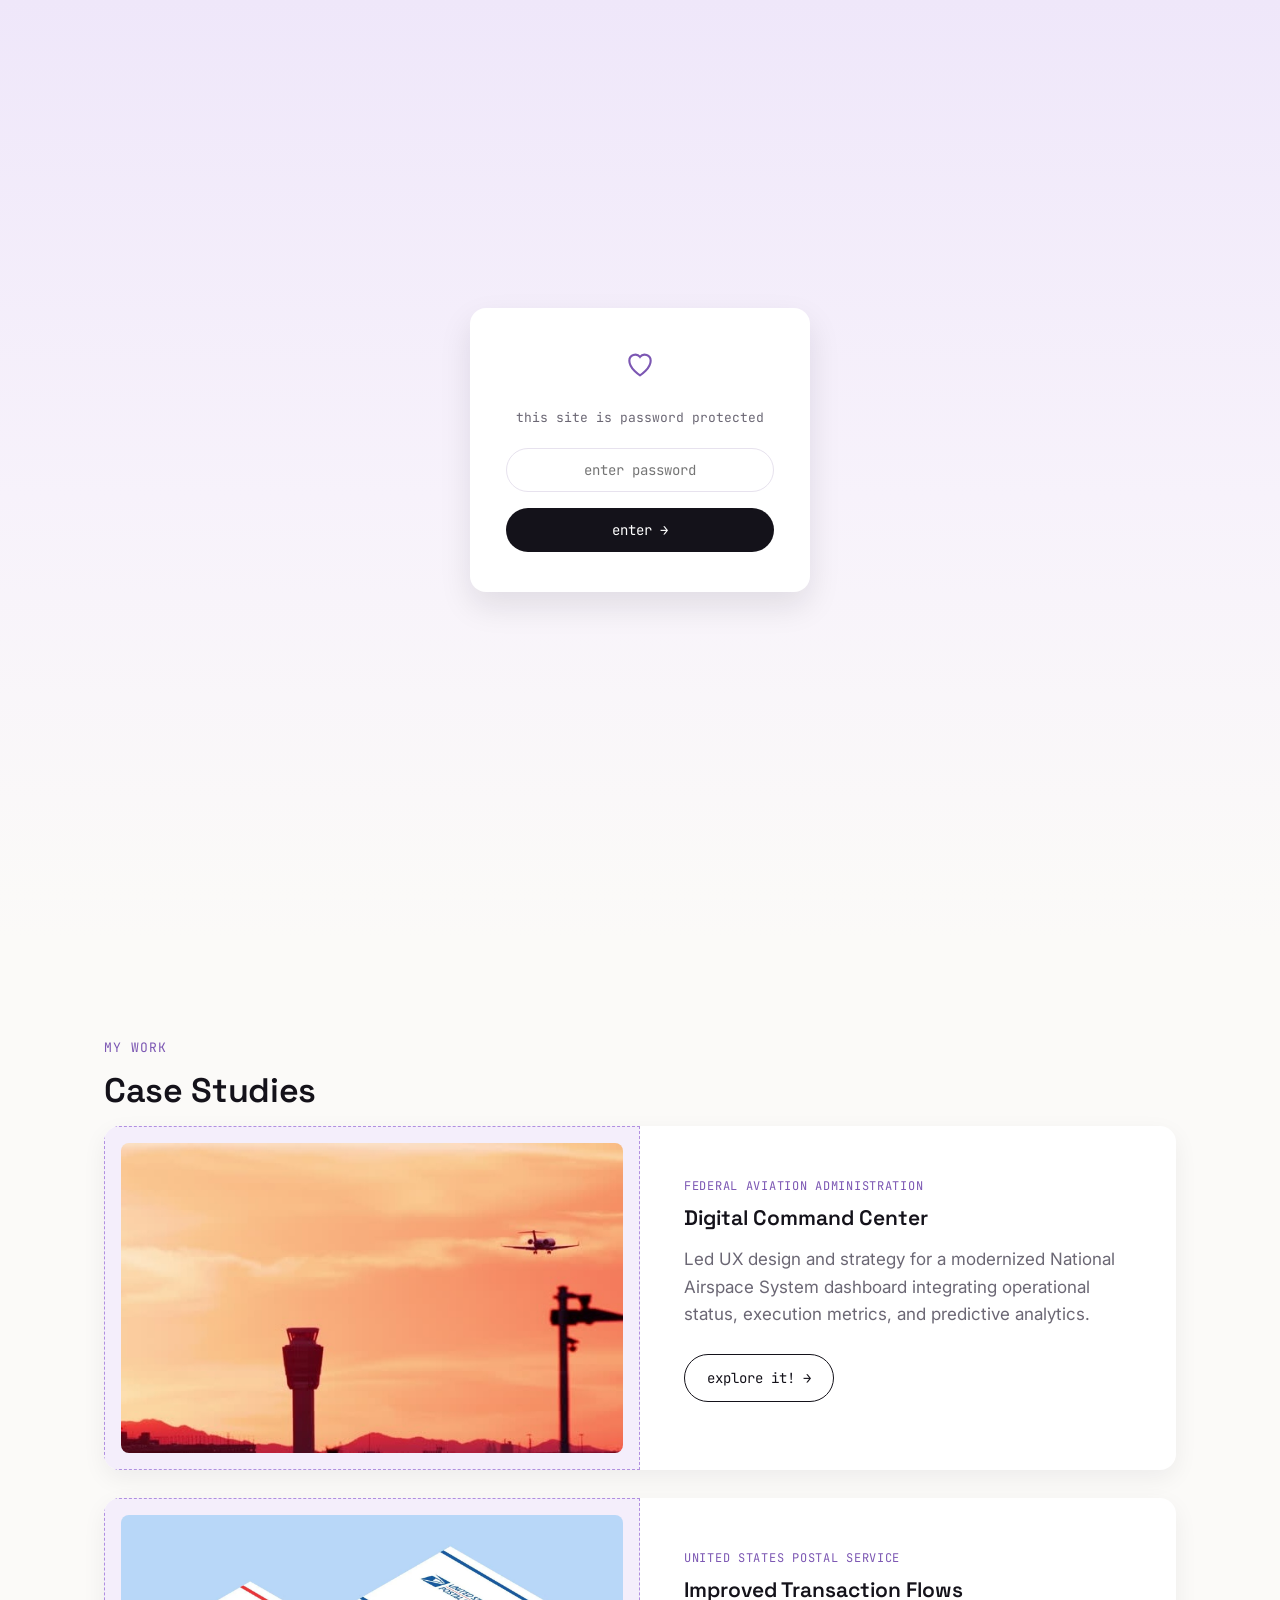
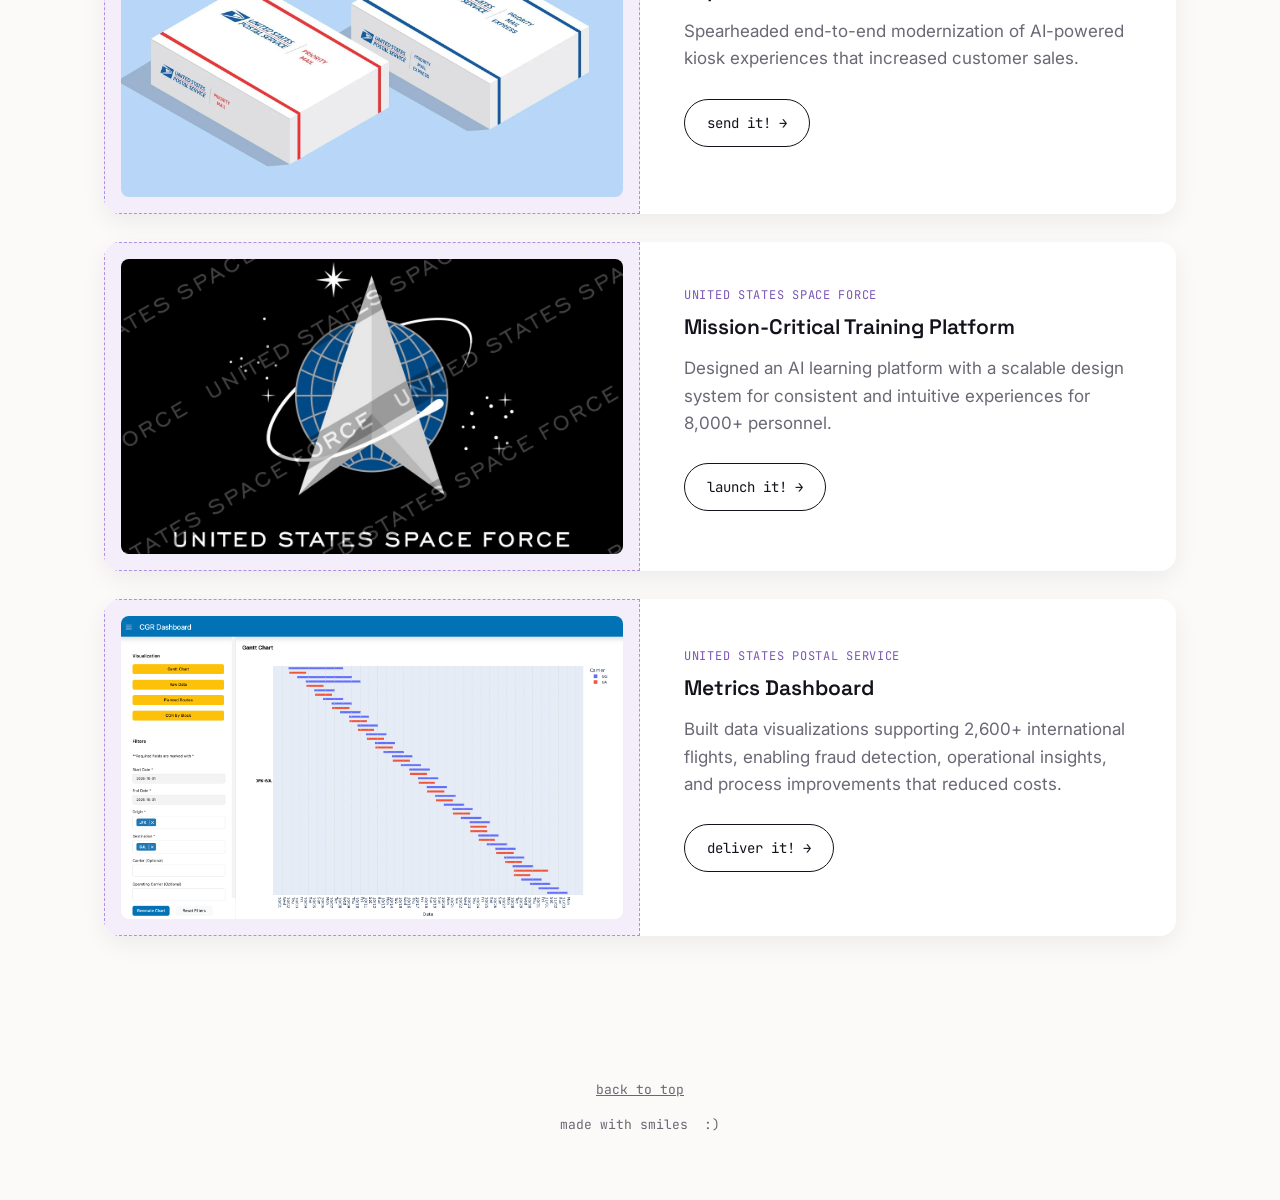
==== index.html @ df0e1764 "Initial portfolio site Static rebuild of lindseychu.com in the style of motherduck.com — home, about" ====
<!DOCTYPE html>
<html lang="en">
<head>
<meta charset="UTF-8">
<meta name="viewport" content="width=device-width, initial-scale=1.0">
<title>Lindsey Chu — Product Designer</title>
<meta name="description" content="Lindsey Chu is a product designer working at the intersection of design, AI, technology, and business strategy.">
<link rel="stylesheet" href="styles.css">
</head>
<body id="top">
<div class="password-gate" id="passwordGate">
  <form class="password-gate__card" id="passwordForm">
    <svg class="password-gate__logo" viewBox="0 0 24 24" fill="none" stroke="currentColor" stroke-width="1.6"><path d="M12 20.5s-8-5-8-11a4.5 4.5 0 0 1 8-2.8A4.5 4.5 0 0 1 20 9.5c0 6-8 11-8 11Z"/></svg>
    <p class="password-gate__label">this site is password protected</p>
    <input type="password" class="password-gate__input" id="passwordInput" placeholder="enter password" autocomplete="off" required>
    <button type="submit" class="btn btn--primary">enter →</button>
    <p class="password-gate__error" id="passwordError" hidden>incorrect password, try again</p>
  </form>
</div>


<header class="nav">
  <div class="nav__inner">
    <a href="index.html" class="nav__logo" aria-label="Lindsey Chu — home">
      <svg viewBox="0 0 24 24" fill="none" stroke="currentColor" stroke-width="1.6"><path d="M12 20.5s-8-5-8-11a4.5 4.5 0 0 1 8-2.8A4.5 4.5 0 0 1 20 9.5c0 6-8 11-8 11Z"/></svg>
    </a>
    <button class="nav__toggle" aria-label="Toggle menu"><span></span><span></span><span></span></button>
    <nav class="nav__links">
      <a href="index.html" aria-current="page">home</a>
      <div class="nav__dropdown">
        <a href="index.html#work">work</a>
        <div class="nav__dropdown-menu">
          <a href="work-faa.html">Federal Aviation Administration</a>
          <a href="work-usps.html">USPS — Digital Modernization</a>
          <a href="work-ussf.html">US Space Force</a>
          <a href="work-usps-dashboard.html">USPS — CGR Dashboard</a>
        </div>
      </div>
      <a href="about.html">about</a>
      <a href="assets/resume.pdf" target="_blank" rel="noopener">resume</a>
      <a href="https://www.linkedin.com/in/lindsey-chu-1825741a3/" target="_blank" rel="noopener" class="nav__icon-link" aria-label="LinkedIn">
        <svg class="nav__icon" viewBox="0 0 24 24" fill="currentColor"><path d="M4.98 3.5a2.5 2.5 0 1 1 0 5 2.5 2.5 0 0 1 0-5ZM3 9h4v12H3V9Zm7 0h3.8v1.7h.05c.53-1 1.83-2.05 3.77-2.05C21.6 8.65 22 11 22 14v7h-4v-6.2c0-1.48-.03-3.37-2.05-3.37-2.06 0-2.37 1.6-2.37 3.26V21h-4V9Z"/></svg>
      </a>
    </nav>
  </div>
</header>

<section class="hero">
  <div class="hero__blobs" aria-hidden="true">
    <svg width="100%" height="100%" viewBox="0 0 1200 700" preserveAspectRatio="xMidYMid slice">
      <path fill="#e3d4f6" opacity="0.6" d="M0,300 C200,200 300,400 500,320 C700,240 800,420 1000,340 C1100,300 1200,320 1200,320 L1200,0 L0,0 Z"/>
      <path fill="#d8c3f0" opacity="0.5" d="M0,420 C220,500 350,340 560,400 C760,460 900,380 1200,440 L1200,0 L0,0 Z"/>
    </svg>
  </div>
  <div class="wrap hero__inner">
    <p class="hero__title">hi, i'm lindsey</p>
    <div class="marquee">
      <div class="marquee__track">
        thinker&nbsp;&nbsp;*&nbsp;&nbsp;data engineer&nbsp;&nbsp;*&nbsp;&nbsp;chef&nbsp;&nbsp;*&nbsp;&nbsp;ux designer&nbsp;&nbsp;*&nbsp;&nbsp;harpist&nbsp;&nbsp;*&nbsp;&nbsp;product manager&nbsp;&nbsp;*&nbsp;&nbsp;ai researcher&nbsp;&nbsp;*&nbsp;&nbsp;business strategist&nbsp;&nbsp;*&nbsp;&nbsp;
        thinker&nbsp;&nbsp;*&nbsp;&nbsp;data engineer&nbsp;&nbsp;*&nbsp;&nbsp;chef&nbsp;&nbsp;*&nbsp;&nbsp;ux designer&nbsp;&nbsp;*&nbsp;&nbsp;harpist&nbsp;&nbsp;*&nbsp;&nbsp;product manager&nbsp;&nbsp;*&nbsp;&nbsp;ai researcher&nbsp;&nbsp;*&nbsp;&nbsp;business strategist&nbsp;&nbsp;*&nbsp;&nbsp;
      </div>
    </div>
    <div class="hero__bio">
      <p>Tinkering at the intersection of design, AI, and business strategy... making intuitive products people love to use.</p>
      <p class="recent"><b>recent:</b> User Experience &amp; AI Design Consultant at IBM</p>
    </div>
    <p class="hero__cta"><a href="#work">view my work ↓</a></p>
  </div>
  <div class="hero__scene" aria-hidden="true">
    <img class="hero__scene-item hero__scene-item--kitchen" src="assets/kitchen.png" alt="">
    <img class="hero__scene-item hero__scene-item--park" src="assets/park.png" alt="">
    <img class="hero__scene-item hero__scene-item--bed" src="assets/bed.png" alt="">
    <div class="hero__character" id="heroCharacter">
      <img src="assets/character.png" alt="">
    </div>
  </div>
</section>

<section id="work">
  <div class="wrap">
    <p class="eyebrow">my work</p>
    <h2>Case Studies</h2>
    <div class="projects">

      <article class="project-card">
        <div class="project-card__media">
          <div class="img-placeholder"><img src="assets/faa-cover.jpg" alt="plane flying in the sunset"></div>
        </div>
        <div class="project-card__body">
          <p class="project-card__tag">Federal Aviation Administration</p>
          <h3>Digital Command Center</h3>
          <p>Led UX design and strategy for a modernized National Airspace System dashboard integrating operational status, execution metrics, and predictive analytics.</p>
          <p class="project-card__cta"><a class="btn btn--outline btn--marquee" href="work-faa.html"><span class="btn__track"><span class="btn__label">explore it! →</span><span class="btn__label btn__label--dup" aria-hidden="true">explore it! →</span></span></a></p>
        </div>
      </article>

      <article class="project-card is-reversed">
        <div class="project-card__media">
          <div class="img-placeholder"><img src="assets/usps-cover.webp" alt="USPS boxes"></div>
        </div>
        <div class="project-card__body">
          <p class="project-card__tag">United States Postal Service</p>
          <h3>Improved Transaction Flows</h3>
          <p>Spearheaded end-to-end modernization of AI-powered kiosk experiences that increased customer sales.</p>
          <p class="project-card__cta"><a class="btn btn--outline btn--marquee" href="work-usps.html"><span class="btn__track"><span class="btn__label">send it! →</span><span class="btn__label btn__label--dup" aria-hidden="true">send it! →</span></span></a></p>
        </div>
      </article>

      <article class="project-card">
        <div class="project-card__media">
          <div class="img-placeholder"><img src="assets/ussf-cover.jpg" alt="USSF logo"></div>
        </div>
        <div class="project-card__body">
          <p class="project-card__tag">United States Space Force</p>
          <h3>Mission-Critical Training Platform</h3>
          <p>Designed an AI learning platform with a scalable design system for consistent and intuitive experiences for 8,000+ personnel.</p>
          <p class="project-card__cta"><a class="btn btn--outline btn--marquee" href="work-ussf.html"><span class="btn__track"><span class="btn__label">launch it! →</span><span class="btn__label btn__label--dup" aria-hidden="true">launch it! →</span></span></a></p>
        </div>
      </article>

      <article class="project-card is-reversed">
        <div class="project-card__media">
          <div class="img-placeholder"><img src="assets/dashboard-cover.png" alt="USPS dashboard"></div>
        </div>
        <div class="project-card__body">
          <p class="project-card__tag">United States Postal Service</p>
          <h3>Metrics Dashboard</h3>
          <p>Built data visualizations supporting 2,600+ international flights, enabling fraud detection, operational insights, and process improvements that reduced costs.</p>
          <p class="project-card__cta"><a class="btn btn--outline btn--marquee" href="work-usps-dashboard.html"><span class="btn__track"><span class="btn__label">deliver it! →</span><span class="btn__label btn__label--dup" aria-hidden="true">deliver it! →</span></span></a></p>
        </div>
      </article>

    </div>
  </div>
</section>

<footer class="site-footer">
  <a class="back-to-top" href="#top">back to top</a>
  <p>made with smiles&nbsp; :)</p>
</footer>

<script src="script.js"></script>
</body>
</html>
---- styles.css ----
/* ============================================================
   lindseychu.com — design system
   Layout/component language adapted from motherduck.com,
   recolored to Lindsey's existing lavender/mono brand.
   ============================================================ */

@import url('https://fonts.googleapis.com/css2?family=Space+Grotesk:wght@500;600;700&family=Inter:wght@400;500;600&family=JetBrains+Mono:wght@400;500;600&family=Press+Start+2P&display=swap');

:root {
  --ink: #14121a;
  --bg: #fbfaf8;
  --lavender-50: #f4eefb;
  --lavender-200: #dcc9f2;
  --lavender-400: #b08fe0;
  --lavender-600: #7c57b3;
  --navy-dark: #1b1730;
  --white: #ffffff;
  --gray-500: #6b6774;
  --border: #e7e2ee;

  --font-display: 'Space Grotesk', 'Inter', sans-serif;
  --font-body: 'Inter', sans-serif;
  --font-mono: 'JetBrains Mono', monospace;
  --font-pixel: 'Press Start 2P', 'JetBrains Mono', monospace;

  --radius-card: 16px;
  --radius-pill: 999px;
  --max-width: 1120px;
  --shadow-card: 0 8px 24px rgba(20, 18, 26, 0.06);
  --shadow-card-hover: 0 14px 32px rgba(20, 18, 26, 0.1);
}

* { box-sizing: border-box; }

html { scroll-behavior: smooth; }

body {
  margin: 0;
  background: var(--bg);
  color: var(--ink);
  font-family: var(--font-body);
  font-size: 17px;
  line-height: 1.6;
  -webkit-font-smoothing: antialiased;
}

img { max-width: 100%; display: block; }

a { color: inherit; text-decoration: none; }

.wrap {
  max-width: var(--max-width);
  margin: 0 auto;
  padding: 0 24px;
}

section { padding: 96px 0; }
@media (max-width: 720px) { section { padding: 56px 0; } }

.section--tint { background: var(--lavender-50); }
.section--dark { background: var(--navy-dark); color: var(--white); }

h1, h2, h3 {
  font-family: var(--font-display);
  font-weight: 600;
  line-height: 1.15;
  margin: 0 0 16px;
}

h1 { font-size: 60px; letter-spacing: -0.02em; }
h2 { font-size: 34px; letter-spacing: -0.01em; }
h3 { font-size: 21px; }

p { margin: 0 0 16px; color: var(--gray-500); }
.section--dark p { color: #c9c4d6; }

.eyebrow {
  display: inline-block;
  font-family: var(--font-mono);
  font-size: 13px;
  letter-spacing: 0.08em;
  text-transform: uppercase;
  color: var(--lavender-600);
  margin-bottom: 12px;
}
.section--dark .eyebrow { color: var(--lavender-200); }

@media (max-width: 720px) {
  h1 { font-size: 36px; }
  h2 { font-size: 26px; }
}

/* ---------- Nav ---------- */
.nav {
  position: sticky;
  top: 0;
  z-index: 50;
  background: rgba(251, 250, 248, 0.85);
  backdrop-filter: blur(10px);
  border-bottom: 1px solid var(--border);
}

.nav__inner {
  max-width: var(--max-width);
  margin: 0 auto;
  padding: 18px 24px;
  display: flex;
  align-items: center;
  justify-content: space-between;
}

.nav__logo { width: 26px; height: 26px; color: var(--ink); flex-shrink: 0; }

.nav__links {
  display: flex;
  align-items: center;
  gap: 32px;
  font-family: var(--font-mono);
  font-size: 14px;
}

.nav__links a { padding: 6px 2px; border-bottom: 1px solid transparent; }
.nav__links a:hover,
.nav__links a[aria-current="page"] { border-bottom-color: var(--lavender-400); }

.nav__icon { width: 20px; height: 20px; }

.nav__dropdown { position: relative; }

.nav__dropdown-menu {
  display: none;
  position: absolute;
  top: 100%;
  left: 0;
  margin-top: 5px;
  background: var(--white);
  border: 1px solid var(--border);
  border-radius: 12px;
  padding: 8px 0;
  min-width: 220px;
  box-shadow: var(--shadow-card);
  z-index: 10;
}
.nav__dropdown:hover .nav__dropdown-menu,
.nav__dropdown:focus-within .nav__dropdown-menu { display: block; }

.nav__dropdown-menu a {
  display: block;
  padding: 9px 18px;
  white-space: nowrap;
}
.nav__dropdown-menu a:hover { background: var(--lavender-50); }

.nav__toggle {
  display: none;
  background: none;
  border: none;
  cursor: pointer;
  padding: 6px;
}
.nav__toggle span {
  display: block;
  width: 22px;
  height: 2px;
  background: var(--ink);
  margin: 5px 0;
}

@media (max-width: 720px) {
  .nav__toggle { display: block; }
  .nav__links {
    position: absolute;
    top: 100%;
    left: 0;
    right: 0;
    background: var(--bg);
    border-bottom: 1px solid var(--border);
    flex-direction: column;
    align-items: flex-start;
    gap: 18px;
    padding: 20px 24px 28px;
    display: none;
  }
  .nav__links.is-open { display: flex; }
  .nav__dropdown-menu {
    position: static;
    display: block;
    box-shadow: none;
    border: none;
    padding: 4px 0 4px 16px;
    margin-top: 4px;
  }
}

/* ---------- Password gate ---------- */
.password-gate {
  position: fixed;
  inset: 0;
  z-index: 9999;
  display: flex;
  align-items: center;
  justify-content: center;
  background: linear-gradient(180deg, #efe7fa 0%, #f7f2fb 55%, var(--bg) 100%);
  padding: 24px;
}
.password-gate[hidden] { display: none; }

.password-gate__card {
  background: var(--white);
  border-radius: var(--radius-card);
  box-shadow: var(--shadow-card-hover);
  padding: 40px 36px;
  max-width: 340px;
  width: 100%;
  text-align: center;
}
.password-gate__logo { width: 32px; height: 32px; color: var(--lavender-600); margin: 0 auto 20px; }
.password-gate__label {
  font-family: var(--font-mono);
  font-size: 13px;
  color: var(--gray-500);
  margin-bottom: 20px;
}
.password-gate__input {
  width: 100%;
  padding: 12px 16px;
  border: 1px solid var(--border);
  border-radius: var(--radius-pill);
  font-family: var(--font-mono);
  font-size: 14px;
  text-align: center;
  margin-bottom: 16px;
}
.password-gate__input:focus { outline: none; border-color: var(--lavender-400); }
.password-gate__card .btn { width: 100%; justify-content: center; }
.password-gate__error {
  color: #c0392b;
  font-family: var(--font-mono);
  font-size: 12.5px;
  margin: 14px 0 0;
}

body.is-locked { overflow: hidden; }

/* ---------- Buttons ---------- */
.btn {
  display: inline-flex;
  align-items: center;
  gap: 8px;
  font-family: var(--font-mono);
  font-size: 14px;
  padding: 12px 22px;
  border-radius: var(--radius-pill);
  border: 1px solid transparent;
  cursor: pointer;
  transition: transform 0.15s ease, box-shadow 0.15s ease;
}
.btn:hover { transform: translateY(-1px); }

.btn--primary { background: var(--ink); color: var(--white); }
.btn--primary:hover { box-shadow: var(--shadow-card-hover); }

.btn--outline { background: transparent; border-color: var(--ink); color: var(--ink); }

.btn--marquee {
  position: relative;
  overflow: hidden;
  transition: background-color 0.2s ease, border-color 0.2s ease, color 0.2s ease;
}
.btn--marquee:hover {
  background: var(--lavender-600);
  border-color: var(--lavender-600);
  color: var(--white);
}
.btn__track {
  position: relative;
  display: inline-block;
  white-space: nowrap;
}
.btn__label--dup {
  position: absolute;
  right: 100%;
  top: 0;
  padding-right: 24px;
}
.btn--marquee:hover .btn__track {
  animation: btn-marquee 2.2s linear infinite;
}
@keyframes btn-marquee {
  from { transform: translateX(0); }
  to { transform: translateX(calc(100% + 24px)); }
}

.btn--light { background: var(--white); color: var(--ink); box-shadow: var(--shadow-card); }
.btn--light:hover { box-shadow: var(--shadow-card-hover); }

/* ---------- Hero ---------- */
.hero {
  position: relative;
  overflow: hidden;
  padding: 72px 0 110px;
  background: linear-gradient(180deg, #efe7fa 0%, #f7f2fb 55%, var(--bg) 100%);
}

.hero__blobs {
  position: absolute;
  inset: 0;
  z-index: 0;
  opacity: 0.7;
  animation: drift 22s ease-in-out infinite alternate;
}
.hero__blobs.is-paused { animation-play-state: paused; }

@keyframes drift {
  0% { transform: translate(0, 0) scale(1); }
  100% { transform: translate(-2%, 2%) scale(1.04); }
}

.hero__inner { position: relative; z-index: 1; }

.hero__title {
  text-align: center;
  font-family: var(--font-pixel);
  font-weight: 300;
  font-size: 25px;
  line-height: 2;
  letter-spacing: 1px;
  margin-bottom: 28px;
}
@media (max-width: 720px) {
  .hero__title { font-size: 15px; }
}

.marquee {
  overflow: hidden;
  white-space: nowrap;
  border-top: 1px solid var(--lavender-200);
  border-bottom: 1px solid var(--lavender-200);
  padding: 10px 0;
  margin-top: 50px;
  margin-bottom: 60px;
}
.marquee__track {
  display: inline-block;
  font-family: var(--font-mono);
  font-size: 14px;
  color: var(--lavender-600);
  animation: scroll-left 28s linear infinite;
}
@keyframes scroll-left {
  from { transform: translateX(0); }
  to { transform: translateX(-50%); }
}

.hero__bio {
  max-width: 520px;
  margin: 0 auto;
  text-align: left;
}
.hero__bio p { color: var(--ink); margin-top: 60px;}
.hero__bio .recent { font-family: var(--font-mono); font-size: 14px; color: var(--gray-500); margin-top: 60px; }
.hero__bio .recent b { color: var(--ink); }

.hero__cta {
  text-align: center;
  margin-top: 100px;
  font-family: var(--font-mono);
  font-size: 14px;
  color: var(--lavender-600);
}
.hero__cta a { padding: 6px 2px; border-bottom: 1px solid transparent; }
.hero__cta a:hover { border-bottom-color: var(--lavender-400); }

.hero__scene {
  position: relative;
  z-index: 1;
  height: 170px;
  max-width: var(--max-width);
  margin: 40px auto 0;
  padding: 0 24px;
}

.hero__scene-item {
  position: absolute;
  bottom: 0;
  width: 150px;
  image-rendering: pixelated;
}
.hero__scene-item--kitchen { left: 2%; width: 150px; }
.hero__scene-item--park { left: 50%; width: 320px; transform: translateX(-50%); }
.hero__scene-item--bed { right: 2%; width: 160px; }

@media (max-width: 720px) {
  .hero__scene { height: 120px; }
  .hero__scene-item { width: 100px; }
  .hero__scene-item--park { width: 140px; }
  .hero__scene-item--bed { width: 110px; }
}

.hero__character {
  position: absolute;
  bottom: 6px;
  left: 8%;
  width: 52px;
  z-index: 5;
  transition: left 2s linear;
}
.hero__character img {
  width: 100%;
  display: block;
  image-rendering: pixelated;
}
.hero__character.is-flipped img { transform: scaleX(-1); }
.hero__character.is-walking img { animation: hero-walk-bob 0.3s steps(2) infinite; }
.hero__character.is-walking.is-flipped img { animation: hero-walk-bob-flip 0.3s steps(2) infinite; }

@keyframes hero-walk-bob {
  0%, 100% { transform: translateY(0); }
  50% { transform: translateY(-3px); }
}
@keyframes hero-walk-bob-flip {
  0%, 100% { transform: translateY(0) scaleX(-1); }
  50% { transform: translateY(-3px) scaleX(-1); }
}

/* ---------- Project cards ---------- */
.projects { display: flex; flex-direction: column; gap: 28px; }

.project-card {
  display: grid;
  grid-template-columns: 1fr 1fr;
  gap: 0;
  background: var(--white);
  border-radius: var(--radius-card);
  box-shadow: var(--shadow-card);
  overflow: hidden;
  transition: box-shadow 0.2s ease, transform 0.2s ease;
}
.project-card:hover { box-shadow: var(--shadow-card-hover); transform: translateY(-2px); }

.project-card__media { order: 2; }
.project-card.is-reversed .project-card__media { order: 0; }

.project-card__body {
  order: 3;
  padding: 44px;
  display: flex;
  flex-direction: column;
  justify-content: center;
}
.project-card.is-reversed .project-card__body { order: 1; }

.project-card__cta { margin-top: 10px; }

.project-card__tag {
  font-family: var(--font-mono);
  font-size: 12px;
  letter-spacing: 0.06em;
  text-transform: uppercase;
  color: var(--lavender-600);
  margin-bottom: 10px;
}

@media (max-width: 820px) {
  .project-card { grid-template-columns: 1fr; }
  .project-card__media,
  .project-card.is-reversed .project-card__media { order: 0; }
  .project-card__body,
  .project-card.is-reversed .project-card__body { order: 1; padding: 32px; }
}

/* ---------- Image placeholder ---------- */
.img-placeholder {
  display: flex;
  align-items: center;
  justify-content: center;
  min-height: 220px;
  height: 100%;
  background: var(--lavender-50);
  border: 1.5px dashed var(--lavender-400);
  color: var(--lavender-600);
  font-family: var(--font-mono);
  font-size: 12.5px;
  text-align: center;
  padding: 16px;
  border-radius: inherit;
}
.img-placeholder img {
  width: 100%;
  height: 100%;
  object-fit: cover;
  border-radius: 8px;
  display: block;
}
.img-placeholder--inline {
  border-radius: var(--radius-card);
  margin: 24px 0;
  min-height: 260px;
}

/* ---------- About page ---------- */
.about-block {
  display: grid;
  grid-template-columns: 1fr 1fr;
  gap: 32px;
  margin-bottom: 40px;
}
@media (max-width: 720px) {
  .about-block { grid-template-columns: 1fr; gap: 20px; }
}

.about-block__image {
  border-radius: var(--radius-card);
  height: 100%;
}
@media (max-width: 720px) {
  .about-block__image { height: auto; min-height: 180px; }
}

.about-block__content { display: flex; gap: 18px; }
.about-block__icon {
  flex-shrink: 0;
  width: 34px;
  height: 34px;
  border-radius: 50%;
  background: var(--lavender-50);
  display: flex;
  align-items: center;
  justify-content: center;
  color: var(--lavender-600);
}
.about-block h3 {
  font-family: var(--font-mono);
  text-transform: lowercase;
}
.about-block ul { margin: 0; padding-left: 20px; color: var(--gray-500); }
.about-block ul ul { margin-top: 6px; }

.contact-card {
  margin-top: 24px;
  background: var(--lavender-50);
  border-radius: var(--radius-card);
  padding: 32px;
  text-align: center;
}
.contact-card a { color: var(--lavender-600); text-decoration: underline; }

/* ---------- Case study ---------- */
.case-hero { padding-top: 56px; padding-bottom: 56px; }
.case-meta {
  display: grid;
  grid-template-columns: repeat(auto-fit, minmax(160px, 1fr));
  gap: 20px;
  margin: 32px 0 8px;
  padding: 24px;
  background: var(--white);
  border: 1px solid var(--border);
  border-radius: var(--radius-card);
}
.case-meta dt {
  font-family: var(--font-mono);
  font-size: 11px;
  text-transform: uppercase;
  letter-spacing: 0.06em;
  color: var(--lavender-600);
  margin-bottom: 4px;
}
.case-meta dd { margin: 0; font-size: 15px; color: var(--ink); }

.callout {
  background: var(--lavender-50);
  border-left: 3px solid var(--lavender-400);
  border-radius: 0 var(--radius-card) var(--radius-card) 0;
  padding: 24px 28px;
  margin: 28px 0;
  font-family: var(--font-display);
  font-size: 20px;
  color: var(--ink);
}

.two-col {
  display: grid;
  grid-template-columns: 1fr 1fr;
  gap: 48px;
}
@media (max-width: 820px) { .two-col { grid-template-columns: 1fr; gap: 8px; } }

.two-col.image-row { gap: 20px; margin-top: 20px; }
@media (max-width: 820px) { .two-col.image-row { gap: 20px; } }

.case-section ul { color: var(--gray-500); padding-left: 20px; }
.case-section li { margin-bottom: 8px; }

.case-nav {
  display: flex;
  justify-content: space-between;
  align-items: center;
  padding: 32px 0;
  font-family: var(--font-mono);
  font-size: 14px;
  border-top: 1px solid var(--border);
  margin-top: 40px;
}

/* ---------- Footer ---------- */
.site-footer {
  text-align: center;
  padding: 48px 0;
  font-family: var(--font-mono);
  font-size: 13px;
  color: var(--gray-500);
}
.site-footer .back-to-top { display: block; margin-bottom: 14px; text-decoration: underline; }
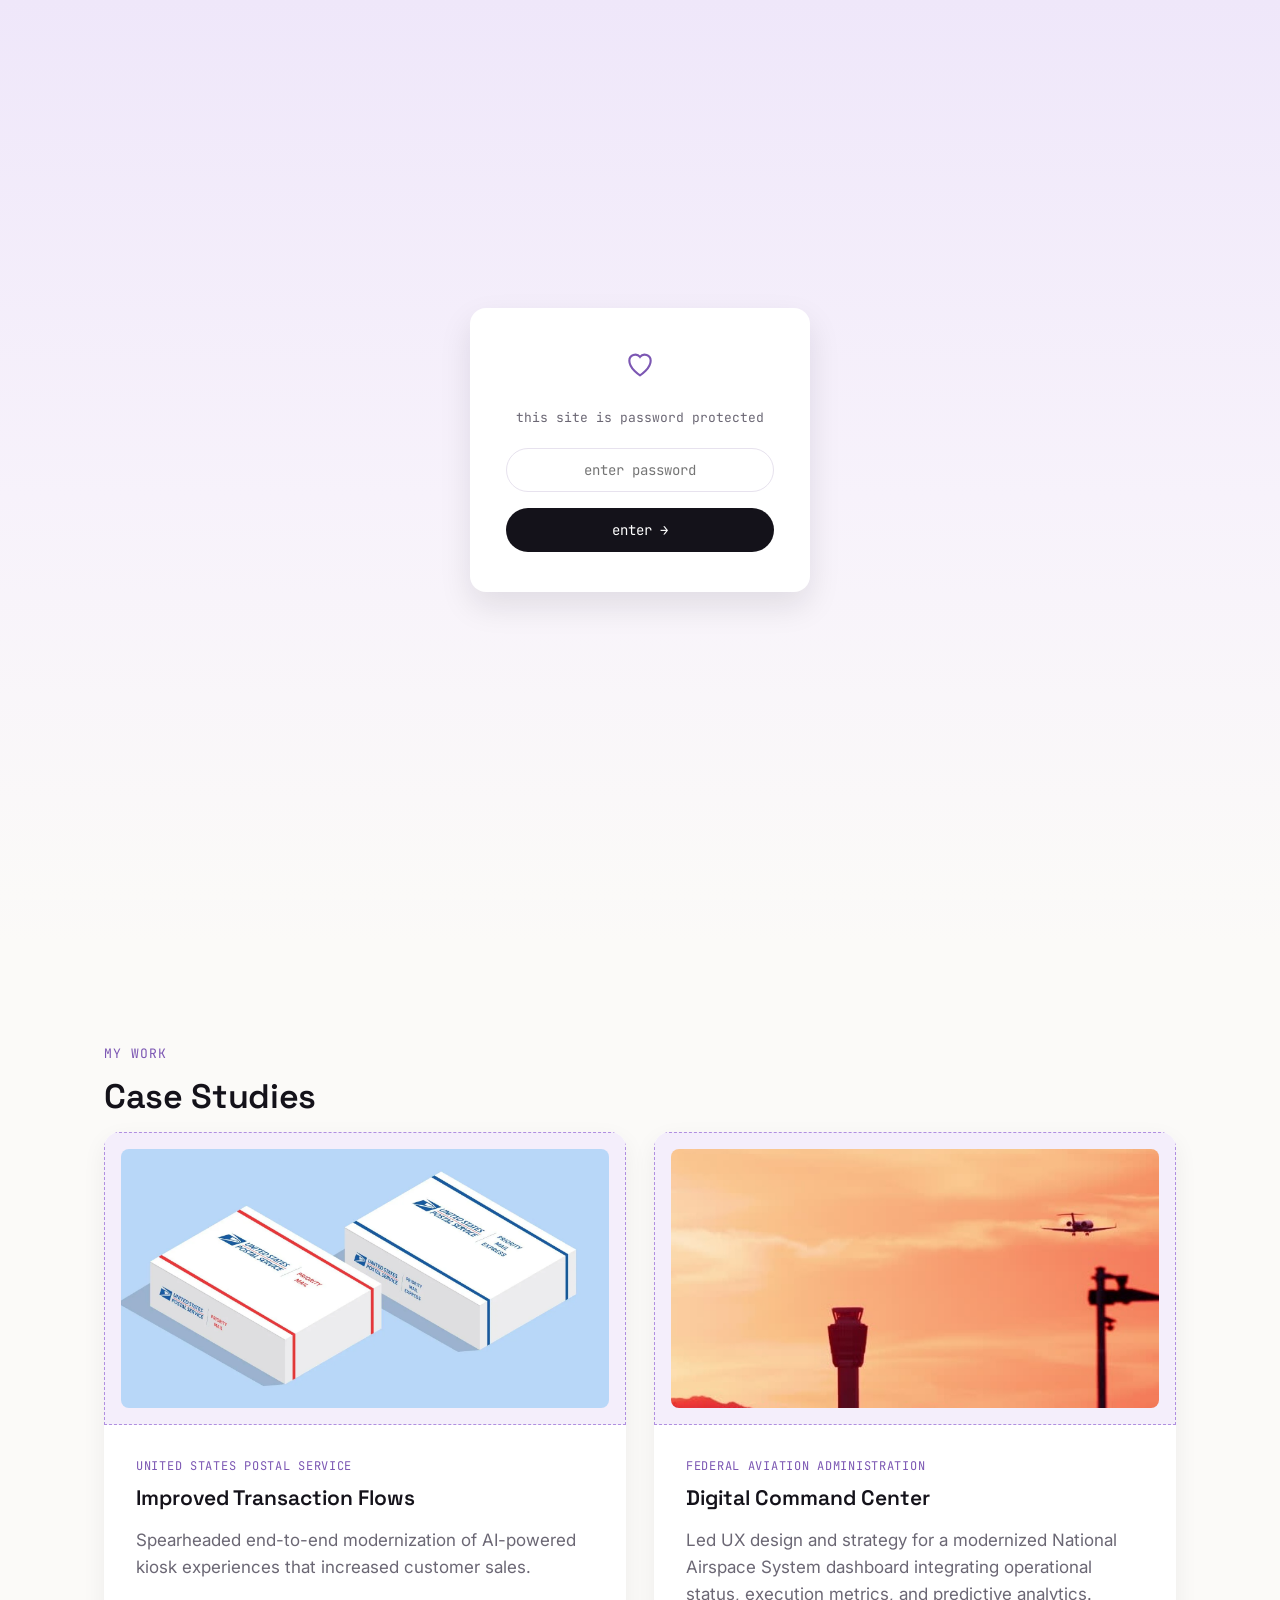
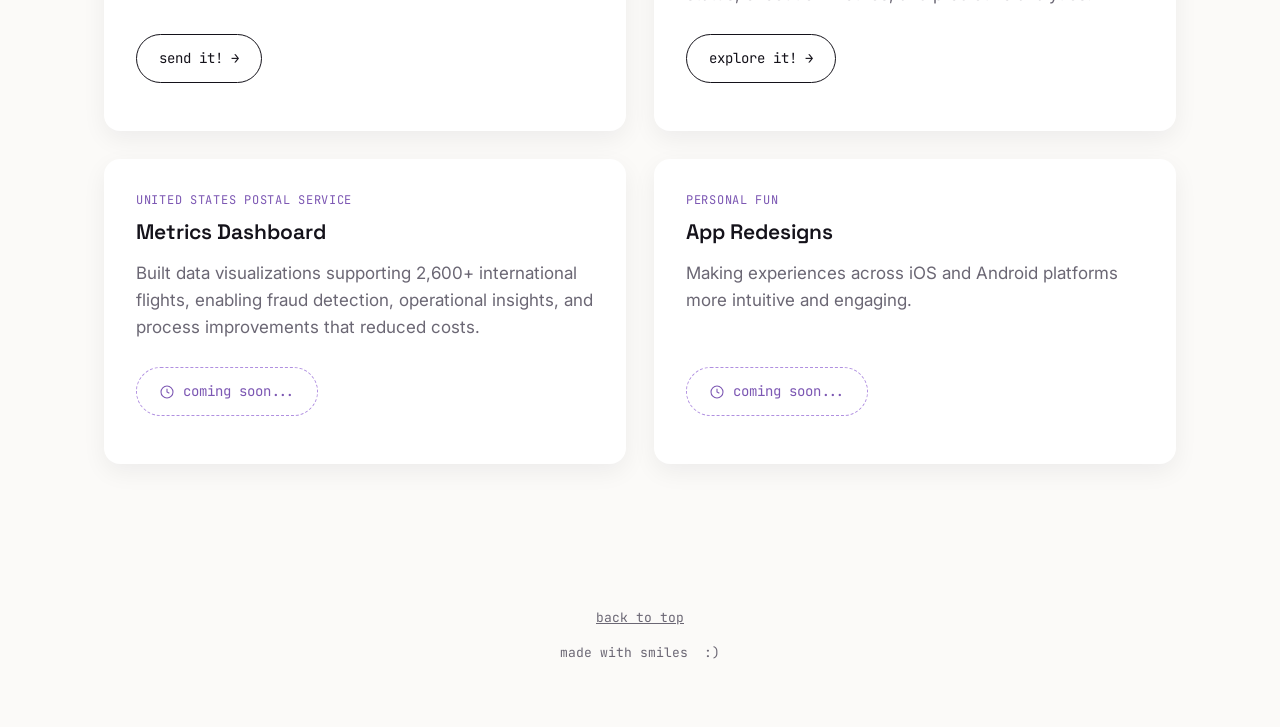
==== commit b5d0aeb5: "Rebuild site content and responsive design Full redesign of all case study pages (USPS, FAA, USPS CG" ====
--- a/index.html
+++ b/index.html
@@ -2,6 +2,12 @@
 <html lang="en">
 <head>
 <meta charset="UTF-8">
+<script>
+  if ('scrollRestoration' in history) { history.scrollRestoration = 'manual'; }
+  window.addEventListener('pageshow', function () {
+    if (window.matchMedia('(max-width: 820px)').matches) { window.scrollTo(0, 0); }
+  });
+</script>
 <meta name="viewport" content="width=device-width, initial-scale=1.0">
 <title>Lindsey Chu — Product Designer</title>
 <meta name="description" content="Lindsey Chu is a product designer working at the intersection of design, AI, technology, and business strategy.">
@@ -26,21 +32,22 @@
     </a>
     <button class="nav__toggle" aria-label="Toggle menu"><span></span><span></span><span></span></button>
     <nav class="nav__links">
-      <a href="index.html" aria-current="page">home</a>
-      <div class="nav__dropdown">
-        <a href="index.html#work">work</a>
-        <div class="nav__dropdown-menu">
-          <a href="work-faa.html">Federal Aviation Administration</a>
-          <a href="work-usps.html">USPS — Digital Modernization</a>
-          <a href="work-ussf.html">US Space Force</a>
-          <a href="work-usps-dashboard.html">USPS — CGR Dashboard</a>
+      <div class="nav__links-inner">
+        <a href="index.html" aria-current="page">home</a>
+        <div class="nav__dropdown">
+          <a href="index.html#work" class="nav__dropdown-trigger">work<span class="nav__dropdown-plus" aria-hidden="true">+</span></a>
+          <div class="nav__dropdown-menu">
+            <div class="nav__dropdown-menu-inner">
+              <a href="work-usps.html">USPS — Digital Modernization</a>
+              <a href="work-faa.html">Federal Aviation Administration</a>
+            </div>
+          </div>
         </div>
+        <a href="about.html">about</a>
+        <a href="https://www.linkedin.com/in/lindsey-chu-1825741a3/" target="_blank" rel="noopener" class="nav__icon-link" aria-label="LinkedIn">
+          <svg class="nav__icon" viewBox="0 0 24 24" fill="currentColor"><path d="M4.98 3.5a2.5 2.5 0 1 1 0 5 2.5 2.5 0 0 1 0-5ZM3 9h4v12H3V9Zm7 0h3.8v1.7h.05c.53-1 1.83-2.05 3.77-2.05C21.6 8.65 22 11 22 14v7h-4v-6.2c0-1.48-.03-3.37-2.05-3.37-2.06 0-2.37 1.6-2.37 3.26V21h-4V9Z"/></svg>
+        </a>
       </div>
-      <a href="about.html">about</a>
-      <a href="assets/resume.pdf" target="_blank" rel="noopener">resume</a>
-      <a href="https://www.linkedin.com/in/lindsey-chu-1825741a3/" target="_blank" rel="noopener" class="nav__icon-link" aria-label="LinkedIn">
-        <svg class="nav__icon" viewBox="0 0 24 24" fill="currentColor"><path d="M4.98 3.5a2.5 2.5 0 1 1 0 5 2.5 2.5 0 0 1 0-5ZM3 9h4v12H3V9Zm7 0h3.8v1.7h.05c.53-1 1.83-2.05 3.77-2.05C21.6 8.65 22 11 22 14v7h-4v-6.2c0-1.48-.03-3.37-2.05-3.37-2.06 0-2.37 1.6-2.37 3.26V21h-4V9Z"/></svg>
-      </a>
     </nav>
   </div>
 </header>
@@ -64,15 +71,12 @@
       <p>Tinkering at the intersection of design, AI, and business strategy... making intuitive products people love to use.</p>
       <p class="recent"><b>recent:</b> User Experience &amp; AI Design Consultant at IBM</p>
     </div>
-    <p class="hero__cta"><a href="#work">view my work ↓</a></p>
-  </div>
-  <div class="hero__scene" aria-hidden="true">
-    <img class="hero__scene-item hero__scene-item--kitchen" src="assets/kitchen.png" alt="">
-    <img class="hero__scene-item hero__scene-item--park" src="assets/park.png" alt="">
-    <img class="hero__scene-item hero__scene-item--bed" src="assets/bed.png" alt="">
-    <div class="hero__character" id="heroCharacter">
-      <img src="assets/character.png" alt="">
-    </div>
+    <p class="hero__cta">
+      <span class="bubble-cta">
+        <span class="bubble-field" aria-hidden="true"></span>
+        <a href="#work">view my work ↓</a>
+      </span>
+    </p>
   </div>
 </section>
 
@@ -82,6 +86,23 @@
     <h2>Case Studies</h2>
     <div class="projects">
 
+      <article class="project-card is-reversed">
+        <div class="project-card__media">
+          <div class="img-placeholder"><img src="assets/usps-cover.webp" alt="USPS boxes"></div>
+        </div>
+        <div class="project-card__body">
+          <p class="project-card__tag">United States Postal Service</p>
+          <h3>Improved Transaction Flows</h3>
+          <p>Spearheaded end-to-end modernization of AI-powered kiosk experiences that increased customer sales.</p>
+          <p class="project-card__cta">
+            <span class="bubble-cta bubble-cta--compact">
+              <span class="bubble-field" aria-hidden="true"></span>
+              <a class="btn btn--outline" href="work-usps.html">send it! →</a>
+            </span>
+          </p>
+        </div>
+      </article>
+
       <article class="project-card">
         <div class="project-card__media">
           <div class="img-placeholder"><img src="assets/faa-cover.jpg" alt="plane flying in the sunset"></div>
@@ -90,43 +111,40 @@
           <p class="project-card__tag">Federal Aviation Administration</p>
           <h3>Digital Command Center</h3>
           <p>Led UX design and strategy for a modernized National Airspace System dashboard integrating operational status, execution metrics, and predictive analytics.</p>
-          <p class="project-card__cta"><a class="btn btn--outline btn--marquee" href="work-faa.html"><span class="btn__track"><span class="btn__label">explore it! →</span><span class="btn__label btn__label--dup" aria-hidden="true">explore it! →</span></span></a></p>
-        </div>
-      </article>
-
-      <article class="project-card is-reversed">
-        <div class="project-card__media">
-          <div class="img-placeholder"><img src="assets/usps-cover.webp" alt="USPS boxes"></div>
-        </div>
-        <div class="project-card__body">
-          <p class="project-card__tag">United States Postal Service</p>
-          <h3>Improved Transaction Flows</h3>
-          <p>Spearheaded end-to-end modernization of AI-powered kiosk experiences that increased customer sales.</p>
-          <p class="project-card__cta"><a class="btn btn--outline btn--marquee" href="work-usps.html"><span class="btn__track"><span class="btn__label">send it! →</span><span class="btn__label btn__label--dup" aria-hidden="true">send it! →</span></span></a></p>
+          <p class="project-card__cta">
+            <span class="bubble-cta bubble-cta--compact">
+              <span class="bubble-field" aria-hidden="true"></span>
+              <a class="btn btn--outline" href="work-faa.html">explore it! →</a>
+            </span>
+          </p>
         </div>
       </article>
 
       <article class="project-card">
-        <div class="project-card__media">
-          <div class="img-placeholder"><img src="assets/ussf-cover.jpg" alt="USSF logo"></div>
-        </div>
-        <div class="project-card__body">
-          <p class="project-card__tag">United States Space Force</p>
-          <h3>Mission-Critical Training Platform</h3>
-          <p>Designed an AI learning platform with a scalable design system for consistent and intuitive experiences for 8,000+ personnel.</p>
-          <p class="project-card__cta"><a class="btn btn--outline btn--marquee" href="work-ussf.html"><span class="btn__track"><span class="btn__label">launch it! →</span><span class="btn__label btn__label--dup" aria-hidden="true">launch it! →</span></span></a></p>
-        </div>
-      </article>
-
-      <article class="project-card is-reversed">
-        <div class="project-card__media">
-          <div class="img-placeholder"><img src="assets/dashboard-cover.png" alt="USPS dashboard"></div>
-        </div>
         <div class="project-card__body">
           <p class="project-card__tag">United States Postal Service</p>
           <h3>Metrics Dashboard</h3>
           <p>Built data visualizations supporting 2,600+ international flights, enabling fraud detection, operational insights, and process improvements that reduced costs.</p>
-          <p class="project-card__cta"><a class="btn btn--outline btn--marquee" href="work-usps-dashboard.html"><span class="btn__track"><span class="btn__label">deliver it! →</span><span class="btn__label btn__label--dup" aria-hidden="true">deliver it! →</span></span></a></p>
+          <p class="project-card__cta">
+            <span class="coming-soon">
+              <svg class="coming-soon__icon" viewBox="0 0 24 24" fill="none" stroke="currentColor" stroke-width="1.6"><circle cx="12" cy="12" r="9"/><path d="M12 7v5l3.5 2"/></svg>
+              coming soon...
+            </span>
+          </p>
+        </div>
+      </article>
+
+      <article class="project-card">
+        <div class="project-card__body">
+          <p class="project-card__tag">personal fun</p>
+          <h3>App Redesigns</h3>
+          <p>Making experiences across iOS and Android platforms more intuitive and engaging.</p>
+          <p class="project-card__cta">
+            <span class="coming-soon">
+              <svg class="coming-soon__icon" viewBox="0 0 24 24" fill="none" stroke="currentColor" stroke-width="1.6"><circle cx="12" cy="12" r="9"/><path d="M12 7v5l3.5 2"/></svg>
+              coming soon...
+            </span>
+          </p>
         </div>
       </article>
 
--- a/styles.css
+++ b/styles.css
@@ -17,6 +17,9 @@
   --white: #ffffff;
   --gray-500: #6b6774;
   --border: #e7e2ee;
+  --coral: #e0603f;
+  --coral-50: #fbece6;
+  --coral-200: #f3c3b2;
 
   --font-display: 'Space Grotesk', 'Inter', sans-serif;
   --font-body: 'Inter', sans-serif;
@@ -32,7 +35,7 @@
 
 * { box-sizing: border-box; }
 
-html { scroll-behavior: smooth; }
+html { scroll-behavior: smooth; background: var(--bg); }
 
 body {
   margin: 0;
@@ -42,6 +45,22 @@
   font-size: 17px;
   line-height: 1.6;
   -webkit-font-smoothing: antialiased;
+  overflow-x: hidden;
+  opacity: 0;
+  animation: page-fade-in 1s ease forwards;
+}
+@keyframes page-fade-in {
+  from { opacity: 0; }
+  to { opacity: 1; }
+}
+body.is-fading-out {
+  animation: none;
+  opacity: 0;
+  transition: opacity 0.7s ease;
+}
+@media (prefers-reduced-motion: reduce) {
+  body { animation: none; opacity: 1; }
+  body.is-fading-out { transition: none; opacity: 1; }
 }
 
 img { max-width: 100%; display: block; }
@@ -53,6 +72,7 @@
   margin: 0 auto;
   padding: 0 24px;
 }
+.wrap--wide { max-width: 1440px; }
 
 section { padding: 96px 0; }
 @media (max-width: 720px) { section { padding: 56px 0; } }
@@ -126,6 +146,9 @@
 .nav__icon { width: 20px; height: 20px; }
 
 .nav__dropdown { position: relative; }
+.nav__dropdown-plus { display: none; }
+
+.nav__links-inner { display: contents; }
 
 .nav__dropdown-menu {
   display: none;
@@ -143,6 +166,7 @@
 }
 .nav__dropdown:hover .nav__dropdown-menu,
 .nav__dropdown:focus-within .nav__dropdown-menu { display: block; }
+.nav__dropdown-menu-inner { display: contents; }
 
 .nav__dropdown-menu a {
   display: block;
@@ -169,27 +193,54 @@
 @media (max-width: 720px) {
   .nav__toggle { display: block; }
   .nav__links {
+    display: block;
+    max-height: 0;
+    overflow: hidden;
+    transition: max-height 0.45s ease;
     position: absolute;
     top: 100%;
     left: 0;
     right: 0;
     background: var(--bg);
-    border-bottom: 1px solid var(--border);
+  }
+  .nav__links.is-open { max-height: 480px; }
+  .nav__links-inner {
+    display: flex;
     flex-direction: column;
-    align-items: flex-start;
+    align-items: flex-end;
     gap: 18px;
     padding: 20px 24px 28px;
-    display: none;
-  }
-  .nav__links.is-open { display: flex; }
+    border-bottom: 1px solid var(--border);
+  }
+  .nav__dropdown { width: 100%; text-align: right; }
+  .nav__dropdown-trigger {
+    display: inline-flex;
+    align-items: center;
+    gap: 6px;
+  }
+  .nav__dropdown-plus {
+    display: inline-block;
+    transition: transform 0.2s ease;
+  }
+  .nav__dropdown.is-open .nav__dropdown-plus { transform: rotate(45deg); }
   .nav__dropdown-menu {
     position: static;
     display: block;
+    max-height: 0;
+    overflow: hidden;
+    transition: max-height 0.35s ease, margin-top 0.35s ease;
+    background: none;
     box-shadow: none;
     border: none;
-    padding: 4px 0 4px 16px;
-    margin-top: 4px;
-  }
+    margin-top: 0;
+    text-align: right;
+  }
+  .nav__dropdown.is-open .nav__dropdown-menu { max-height: 140px; margin-top: 4px; }
+  .nav__dropdown-menu-inner {
+    display: block;
+    padding: 4px 28px 4px 0;
+  }
+  .nav__dropdown-menu a:hover { background: none; }
 }
 
 /* ---------- Password gate ---------- */
@@ -261,35 +312,7 @@
 .btn--primary:hover { box-shadow: var(--shadow-card-hover); }
 
 .btn--outline { background: transparent; border-color: var(--ink); color: var(--ink); }
-
-.btn--marquee {
-  position: relative;
-  overflow: hidden;
-  transition: background-color 0.2s ease, border-color 0.2s ease, color 0.2s ease;
-}
-.btn--marquee:hover {
-  background: var(--lavender-600);
-  border-color: var(--lavender-600);
-  color: var(--white);
-}
-.btn__track {
-  position: relative;
-  display: inline-block;
-  white-space: nowrap;
-}
-.btn__label--dup {
-  position: absolute;
-  right: 100%;
-  top: 0;
-  padding-right: 24px;
-}
-.btn--marquee:hover .btn__track {
-  animation: btn-marquee 2.2s linear infinite;
-}
-@keyframes btn-marquee {
-  from { transform: translateX(0); }
-  to { transform: translateX(calc(100% + 24px)); }
-}
+.btn--outline:hover { background: var(--lavender-600); border-color: var(--lavender-600); color: var(--white); }
 
 .btn--light { background: var(--white); color: var(--ink); box-shadow: var(--shadow-card); }
 .btn--light:hover { box-shadow: var(--shadow-card-hover); }
@@ -325,10 +348,14 @@
   font-size: 25px;
   line-height: 2;
   letter-spacing: 1px;
+  margin-top: 50px;
   margin-bottom: 28px;
 }
 @media (max-width: 720px) {
   .hero__title { font-size: 15px; }
+}
+@media (max-width: 820px) {
+  .hero__title { margin-top: 0px; }
 }
 
 .marquee {
@@ -357,78 +384,87 @@
   margin: 0 auto;
   text-align: left;
 }
+@media (min-width: 721px) {
+  .hero__bio { transform: translateX(40px); }
+}
 .hero__bio p { color: var(--ink); margin-top: 60px;}
 .hero__bio .recent { font-family: var(--font-mono); font-size: 14px; color: var(--gray-500); margin-top: 60px; }
 .hero__bio .recent b { color: var(--ink); }
 
 .hero__cta {
   text-align: center;
-  margin-top: 100px;
+  margin-top: 250px;
   font-family: var(--font-mono);
   font-size: 14px;
   color: var(--lavender-600);
 }
 .hero__cta a { padding: 6px 2px; border-bottom: 1px solid transparent; }
 .hero__cta a:hover { border-bottom-color: var(--lavender-400); }
-
-.hero__scene {
+@media (max-width: 820px) {
+  .hero__cta { margin-top: 100px; }
+}
+
+.bubble-cta {
   position: relative;
-  z-index: 1;
-  height: 170px;
-  max-width: var(--max-width);
-  margin: 40px auto 0;
-  padding: 0 24px;
-}
-
-.hero__scene-item {
+  display: inline-block;
+}
+.bubble-cta a { position: relative; z-index: 1; }
+
+.bubble-field {
   position: absolute;
-  bottom: 0;
-  width: 150px;
-  image-rendering: pixelated;
-}
-.hero__scene-item--kitchen { left: 2%; width: 150px; }
-.hero__scene-item--park { left: 50%; width: 320px; transform: translateX(-50%); }
-.hero__scene-item--bed { right: 2%; width: 160px; }
-
-@media (max-width: 720px) {
-  .hero__scene { height: 120px; }
-  .hero__scene-item { width: 100px; }
-  .hero__scene-item--park { width: 140px; }
-  .hero__scene-item--bed { width: 110px; }
-}
-
-.hero__character {
+  left: 50%;
+  top: 50%;
+  width: 0;
+  height: 0;
+  pointer-events: none;
+  z-index: 0;
+  opacity: 1;
+  transition: opacity 0.3s ease;
+}
+.bubble-field.is-hidden { opacity: 0; }
+
+.bubble {
   position: absolute;
-  bottom: 6px;
-  left: 8%;
-  width: 52px;
-  z-index: 5;
-  transition: left 2s linear;
-}
-.hero__character img {
-  width: 100%;
-  display: block;
-  image-rendering: pixelated;
-}
-.hero__character.is-flipped img { transform: scaleX(-1); }
-.hero__character.is-walking img { animation: hero-walk-bob 0.3s steps(2) infinite; }
-.hero__character.is-walking.is-flipped img { animation: hero-walk-bob-flip 0.3s steps(2) infinite; }
-
-@keyframes hero-walk-bob {
-  0%, 100% { transform: translateY(0); }
-  50% { transform: translateY(-3px); }
-}
-@keyframes hero-walk-bob-flip {
-  0%, 100% { transform: translateY(0) scaleX(-1); }
-  50% { transform: translateY(-3px) scaleX(-1); }
+  left: 0;
+  top: 0;
+  width: var(--size);
+  height: var(--size);
+  margin-left: calc(var(--size) / -2);
+  margin-top: calc(var(--size) / -2);
+  border-radius: 50%;
+  background: var(--bubble-color);
+  opacity: 0;
+  scale: 0;
+  translate: var(--x) var(--y);
+  animation:
+    bubble-pop 0.45s var(--delay) cubic-bezier(.2, .8, .3, 1.3) forwards,
+    bubble-float var(--float-duration) var(--delay) ease-in-out infinite;
+}
+
+@keyframes bubble-pop {
+  to { opacity: var(--max-opacity); scale: 1; }
+}
+
+@keyframes bubble-float {
+  0%, 100% { translate: var(--x) var(--y); }
+  50% { translate: calc(var(--x) + var(--fx)) calc(var(--y) + var(--fy)); }
+}
+
+@media (prefers-reduced-motion: reduce) {
+  .bubble { animation: bubble-pop 0.3s var(--delay) ease-out forwards; }
 }
 
 /* ---------- Project cards ---------- */
-.projects { display: flex; flex-direction: column; gap: 28px; }
+.projects {
+  display: grid;
+  grid-template-columns: 1fr 1fr;
+  gap: 28px;
+}
 
 .project-card {
   display: grid;
-  grid-template-columns: 1fr 1fr;
+  grid-template-columns: 1fr;
+  grid-template-rows: auto 1fr;
   gap: 0;
   background: var(--white);
   border-radius: var(--radius-card);
@@ -438,19 +474,34 @@
 }
 .project-card:hover { box-shadow: var(--shadow-card-hover); transform: translateY(-2px); }
 
-.project-card__media { order: 2; }
+.project-card__media { order: 2; grid-row: 1; aspect-ratio: 16 / 9; overflow: hidden; }
 .project-card.is-reversed .project-card__media { order: 0; }
 
 .project-card__body {
   order: 3;
-  padding: 44px;
+  grid-row: 2;
+  padding: 32px;
   display: flex;
   flex-direction: column;
-  justify-content: center;
+  justify-content: flex-start;
+  height: 100%;
 }
 .project-card.is-reversed .project-card__body { order: 1; }
 
-.project-card__cta { margin-top: 10px; }
+.project-card__cta { margin-top: auto; padding-top: 10px; }
+
+.coming-soon {
+  display: inline-flex;
+  align-items: center;
+  gap: 8px;
+  font-family: var(--font-mono);
+  font-size: 14px;
+  color: var(--lavender-600);
+  padding: 12px 22px;
+  border: 1.5px dashed var(--lavender-400);
+  border-radius: var(--radius-pill);
+}
+.coming-soon__icon { width: 16px; height: 16px; flex-shrink: 0; }
 
 .project-card__tag {
   font-family: var(--font-mono);
@@ -462,11 +513,7 @@
 }
 
 @media (max-width: 820px) {
-  .project-card { grid-template-columns: 1fr; }
-  .project-card__media,
-  .project-card.is-reversed .project-card__media { order: 0; }
-  .project-card__body,
-  .project-card.is-reversed .project-card__body { order: 1; padding: 32px; }
+  .projects { grid-template-columns: 1fr; }
 }
 
 /* ---------- Image placeholder ---------- */
@@ -498,52 +545,433 @@
   min-height: 260px;
 }
 
+/* ---------- Design system slideshow ---------- */
+.design-system-slideshow {
+  cursor: default;
+  transition: transform 0.3s ease;
+  transform-origin: center;
+  width: 100%;
+  max-width: 400px;
+  height: auto;
+  aspect-ratio: 2028 / 1350;
+}
+.design-system-slideshow:hover {
+  transform: scale(1.1);
+  z-index: 2;
+}
+.design-system-slideshow__img {
+  width: 100%;
+  height: 100%;
+  object-fit: contain;
+  border-radius: 0;
+}
+
+/* ---------- Eyesweep video ---------- */
+.eyesweep-video {
+  cursor: default;
+  transition: transform 0.3s ease;
+  transform-origin: center;
+}
+.eyesweep-video:hover {
+  transform: scale(1.1);
+  z-index: 2;
+}
+.eyesweep-video__media {
+  width: 100%;
+  max-width: 450px;
+  height: auto;
+  border-radius: 8px;
+  display: block;
+}
+
+/* ---------- Hover hint row ---------- */
+.hover-hint-row {
+  display: flex;
+  align-items: center;
+  gap: 20px;
+}
+.hover-hint-row .two-col { flex: 1; min-width: 0; }
+.hover-hint {
+  flex-shrink: 0;
+  width: 72px;
+  margin-right: 10px;
+  text-align: left;
+  font-family: var(--font-mono);
+  font-size: 13px;
+  line-height: 1.4;
+  letter-spacing: 0.03em;
+  color: var(--lavender-600);
+}
+
+/* ---------- Visual pattern: desktop vs. tablet/phone ---------- */
+.two-col.visual-pattern--mobile { display: none; }
+@media (max-width: 820px) {
+  .visual-pattern--desktop { display: none; }
+  .two-col.visual-pattern--mobile { display: grid; }
+}
+
 /* ---------- About page ---------- */
-.about-block {
+.about-hero__title {
+  text-align: center;
+  font-family: var(--font-display);
+  font-weight: 700;
+  font-size: 44px;
+  margin-bottom: 36px;
+}
+@media (max-width: 720px) {
+  .about-hero__title { font-size: 30px; }
+}
+
+.about-hero__arrows,
+.about-hero__images {
   display: grid;
-  grid-template-columns: 1fr 1fr;
-  gap: 32px;
-  margin-bottom: 40px;
-}
+  grid-template-columns: 1fr 1fr 1fr;
+  gap: 24px;
+}
+.about-hero__arrows { align-items: start; }
+.about-hero__images { align-items: end; justify-items: center; margin-top: 8px; }
+
+.about-arrow {
+  width: 100%;
+  max-width: 150px;
+  height: 110px;
+  margin: 0 auto;
+  display: block;
+  color: var(--lavender-400);
+  opacity: 1;
+  transition: opacity 0.25s ease, color 0.25s ease;
+}
+.about-arrow path {
+  stroke-width: 2.5;
+  transition: stroke-width 0.25s ease;
+}
+.about-arrow.is-bold { color: var(--lavender-600); }
+.about-arrow.is-bold path { stroke-width: 4; }
+.about-arrow.is-faded { opacity: 0.3; }
 @media (max-width: 720px) {
-  .about-block { grid-template-columns: 1fr; gap: 20px; }
-}
-
-.about-block__image {
-  border-radius: var(--radius-card);
-  height: 100%;
-}
-@media (max-width: 720px) {
-  .about-block__image { height: auto; min-height: 180px; }
-}
-
-.about-block__content { display: flex; gap: 18px; }
-.about-block__icon {
-  flex-shrink: 0;
-  width: 34px;
-  height: 34px;
-  border-radius: 50%;
-  background: var(--lavender-50);
-  display: flex;
-  align-items: center;
-  justify-content: center;
-  color: var(--lavender-600);
-}
-.about-block h3 {
+  .about-arrow { height: 70px; }
+}
+
+.about-photo-wrap { position: relative; display: inline-block; }
+@media (min-width: 721px) {
+  .about-photo-wrap--left { transform: translateX(-100px); }
+  .about-photo-wrap--right { transform: translateX(100px); }
+  .about-photo-wrap--center { transform: translateY(-100px); }
+}
+.about-photo-wrap .about-photo {
+  transition: transform 0.25s ease, border-color 0.25s ease;
+}
+.about-photo-wrap:hover .about-photo,
+.about-photo-wrap.is-active .about-photo {
+  transform: scale(1.04);
+  border-style: dashed;
+  border-color: var(--lavender-400);
+}
+
+.about-hero__panel {
+  position: relative;
+  max-width: 640px;
+  margin: 48px auto 0;
+  min-height: 210px;
+  text-align: left;
+}
+.about-panel {
+  position: absolute;
+  inset: 0;
+  opacity: 0;
+  transform: translateY(10px);
+  pointer-events: none;
+  transition: opacity 0.3s ease, transform 0.3s ease;
+}
+.about-panel.is-visible { opacity: 1; transform: translateY(0); pointer-events: auto; }
+.about-panel h3 {
   font-family: var(--font-mono);
   text-transform: lowercase;
-}
-.about-block ul { margin: 0; padding-left: 20px; color: var(--gray-500); }
-.about-block ul ul { margin-top: 6px; }
+  margin-bottom: 8px;
+  text-align: center;
+}
+@media (min-width: 721px) {
+  /* .about-hero__panel is a centered 640px box shifted +50px by its
+     translate(), so the page's true center sits at local x = 320 - 50 = 270px */
+  .about-hero__panel {
+    transform: translate(50px, -50px);
+  }
+  .about-panel {
+    padding-top: 40px;
+  }
+  .about-panel h3 {
+    position: absolute;
+    top: 0;
+    left: 270px;
+    width: max-content;
+    transform: translateX(-50%);
+  }
+}
+.about-panel ul { margin: 0; padding-left: 20px; color: var(--gray-500); }
+.about-panel ul ul { margin-top: 6px; }
+
+.about-simple { display: none; }
+
+@media (max-width: 820px) {
+  .about-hero__arrows,
+  .about-hero__images,
+  .about-hero__panel { display: none; }
+
+  .about-simple {
+    display: flex;
+    flex-direction: column;
+    align-items: center;
+    gap: 48px;
+    margin-top: 32px;
+  }
+  .about-simple__item {
+    display: flex;
+    flex-direction: column;
+    align-items: center;
+    width: 100%;
+    max-width: 420px;
+  }
+  .about-simple__item .about-photo { margin: 0 auto; }
+  .about-simple__text {
+    width: 100%;
+    margin-top: 20px;
+    text-align: left;
+  }
+  .about-simple__text h3 {
+    font-family: var(--font-mono);
+    text-transform: lowercase;
+    text-align: center;
+  }
+  .about-simple__text ul { margin: 0; padding-left: 20px; color: var(--gray-500); }
+  .about-simple__text ul ul { margin-top: 6px; }
+  .about-photo--square {
+    width: 100%;
+    max-width: 270px;
+    aspect-ratio: 1 / 1;
+    overflow: hidden;
+  }
+  .about-photo--square img {
+    width: 100%;
+    height: 100%;
+    max-width: none;
+    object-fit: cover;
+  }
+}
 
 .contact-card {
-  margin-top: 24px;
+  margin-top: 74px;
   background: var(--lavender-50);
   border-radius: var(--radius-card);
   padding: 32px;
   text-align: center;
 }
 .contact-card a { color: var(--lavender-600); text-decoration: underline; }
+
+/* ---------- Needs row (static chip badges) ---------- */
+.needs-row {
+  display: flex;
+  justify-content: space-between;
+  flex-wrap: wrap;
+  gap: 12px;
+  margin-top: 16px;
+}
+
+.needs-list {
+  display: none;
+  margin-top: 16px;
+  padding-left: 20px;
+  color: var(--ink);
+}
+.needs-list li { margin-bottom: 6px; }
+
+@media (max-width: 820px) {
+  .needs-row { display: none; }
+  .needs-list { display: block; }
+  .core-needs-label { margin-top: 64px !important; }
+}
+.needs-row__chip {
+  position: relative;
+  z-index: 0;
+  max-width: 100%;
+  font-family: var(--font-mono);
+  font-size: 13px;
+  font-weight: 600;
+  color: var(--ink);
+  background: none;
+  border: 1.5px solid var(--lavender-400);
+  border-radius: 0;
+  padding: 10px 18px;
+  text-align: center;
+  transition: transform 0.3s ease, background 0.3s ease;
+}
+.needs-row__chip:hover {
+  transform: scale(1.1);
+  background: var(--lavender-50);
+  z-index: 3;
+}
+
+.needs-row__chip-plane {
+  position: absolute;
+  top: 50%;
+  left: 50%;
+  width: 52px;
+  margin-left: -26px;
+  margin-top: -26px;
+  opacity: 0;
+  pointer-events: none;
+  image-rendering: pixelated;
+  z-index: -1;
+}
+.needs-row__chip:hover .needs-row__chip-plane {
+  opacity: 1;
+  z-index: 4;
+  animation: chip-plane-orbit 2.6s linear infinite;
+}
+@media (prefers-reduced-motion: reduce) {
+  .needs-row__chip:hover .needs-row__chip-plane { animation: none; opacity: 0; }
+}
+
+/* Traces only the top (front) half of the ellipse, left to right, then
+   resets to the start and loops — a flight path arcing over the rectangle. */
+@keyframes chip-plane-orbit {
+  0%     { transform: translate(-170px, 0px)   scale(0.9); }
+  12.5%  { transform: translate(-157px, -23px) scale(1.05); }
+  25%    { transform: translate(-120px, -42px) scale(1.1); }
+  37.5%  { transform: translate(-65px, -55px)  scale(1.15); }
+  50%    { transform: translate(0px, -60px)    scale(1.2); }
+  62.5%  { transform: translate(65px, -55px)   scale(1.15); }
+  75%    { transform: translate(120px, -42px)  scale(1.1); }
+  87.5%  { transform: translate(157px, -23px)  scale(1.05); }
+  100%   { transform: translate(170px, 0px)    scale(0.9); }
+}
+
+/* ---------- Results table ---------- */
+.results-table-wrap {
+  margin: 28px 0;
+  border: 1px solid var(--border);
+  border-radius: var(--radius-card);
+  overflow: hidden;
+  overflow-x: auto;
+}
+.results-table {
+  width: 100%;
+  border-collapse: collapse;
+  font-size: 15px;
+}
+.results-table th,
+.results-table td {
+  padding: 14px 18px;
+  text-align: left;
+  border-bottom: 1px solid var(--border);
+}
+.results-table th {
+  font-family: var(--font-mono);
+  font-size: 12px;
+  text-transform: uppercase;
+  letter-spacing: 0.05em;
+  color: var(--lavender-600);
+  background: var(--lavender-50);
+  white-space: nowrap;
+}
+.results-table td:first-child { color: var(--ink); font-weight: 500; }
+.results-table td:nth-child(2) { color: var(--gray-500); }
+.results-table td:nth-child(3) { color: var(--ink); font-weight: 600; }
+.results-table tbody tr:last-child td { border-bottom: none; }
+
+/* ---------- Mockup carousel ---------- */
+.mockup-carousel {
+  display: flex;
+  align-items: center;
+  justify-content: center;
+  gap: 32px;
+  margin-top: 40px;
+}
+
+.mockup-carousel__frame {
+  width: 100%;
+  max-width: 550px;
+  box-sizing: border-box;
+  padding: 20px;
+  border-radius: 0;
+  background: var(--lavender-50);
+  border: 1.5px dashed var(--lavender-400);
+  flex-shrink: 1;
+}
+@media (max-width: 820px) {
+  .mockup-carousel__frame {
+    padding: 0;
+    background: none;
+    border: none;
+  }
+}
+.mockup-carousel__viewport {
+  width: 100%;
+  aspect-ratio: 1440 / 960;
+  overflow: hidden;
+}
+.mockup-carousel__track {
+  display: flex;
+  width: 100%;
+  height: 100%;
+  transition: transform 0.45s ease;
+}
+.mockup-carousel__track img {
+  width: 100%;
+  height: 100%;
+  object-fit: cover;
+  flex-shrink: 0;
+  display: block;
+  border-radius: 0;
+}
+
+.mockup-carousel__arrow {
+  background: none;
+  border: none;
+  cursor: pointer;
+  color: var(--lavender-600);
+  padding: 8px;
+  display: flex;
+  align-items: center;
+  justify-content: center;
+  flex-shrink: 0;
+  transition: transform 0.15s ease, color 0.15s ease;
+}
+.mockup-carousel__arrow svg { width: 28px; height: 28px; }
+.mockup-carousel__arrow:hover { transform: scale(1.15); color: var(--ink); }
+
+@media (max-width: 720px) {
+  .mockup-carousel { gap: 12px; }
+  .mockup-carousel__arrow svg { width: 22px; height: 22px; }
+}
+
+.mockup-carousel__caption {
+  text-align: center;
+  font-family: var(--font-mono);
+  font-size: 13px;
+  letter-spacing: 0.04em;
+  color: var(--lavender-600);
+  margin: 16px 0 0;
+}
+
+.mockup-carousel__dots {
+  display: flex;
+  align-items: center;
+  justify-content: center;
+  gap: 10px;
+  margin-top: 16px;
+}
+.mockup-carousel__dot {
+  width: 9px;
+  height: 9px;
+  border-radius: 50%;
+  border: none;
+  padding: 0;
+  background: var(--border);
+  cursor: pointer;
+  transition: background 0.2s ease, transform 0.2s ease;
+}
+.mockup-carousel__dot:hover { transform: scale(1.2); }
+.mockup-carousel__dot.is-active { background: var(--lavender-600); }
 
 /* ---------- Case study ---------- */
 .case-hero { padding-top: 56px; padding-bottom: 56px; }
@@ -567,6 +995,22 @@
 }
 .case-meta dd { margin: 0; font-size: 15px; color: var(--ink); }
 
+.disclaimer {
+  display: flex;
+  align-items: flex-start;
+  gap: 12px;
+  margin-top: 24px;
+  padding: 14px 18px;
+  background: var(--coral-50);
+  border: 1px solid var(--coral-200);
+  border-radius: var(--radius-card);
+  font-family: var(--font-mono);
+  font-size: 13px;
+  line-height: 1.6;
+  color: var(--ink);
+}
+.disclaimer img { flex-shrink: 0; width: 20px; height: 20px; margin-top: 2px; }
+
 .callout {
   background: var(--lavender-50);
   border-left: 3px solid var(--lavender-400);
@@ -584,9 +1028,13 @@
   gap: 48px;
 }
 @media (max-width: 820px) { .two-col { grid-template-columns: 1fr; gap: 8px; } }
+@media (max-width: 820px) { .problem-visual { margin-top: 60px; } }
 
 .two-col.image-row { gap: 20px; margin-top: 20px; }
-@media (max-width: 820px) { .two-col.image-row { gap: 20px; } }
+@media (max-width: 820px) {
+  .two-col.image-row { gap: 20px; }
+  .two-col.image-row > div:nth-child(2) { margin-top: 24px; }
+}
 
 .case-section ul { color: var(--gray-500); padding-left: 20px; }
 .case-section li { margin-bottom: 8px; }
@@ -601,6 +1049,271 @@
   border-top: 1px solid var(--border);
   margin-top: 40px;
 }
+
+/* ---------- HMW speech bubble ---------- */
+.hmw-bubble {
+  display: flex;
+  align-items: flex-end;
+  gap: 16px;
+  margin: 28px 0;
+  cursor: pointer;
+}
+.hmw-bubble__character {
+  width: 56px;
+  height: auto;
+  flex-shrink: 0;
+  image-rendering: pixelated;
+  transform: translateY(100%);
+}
+.hmw-bubble__speech {
+  position: relative;
+  background: var(--white);
+  border: 1.5px solid var(--lavender-400);
+  border-radius: 12px;
+  padding: 13px 17px;
+  font-family: var(--font-display);
+  font-size: 15px;
+  color: var(--ink);
+}
+.hmw-bubble__dot {
+  position: absolute;
+  background: var(--white);
+  border: 1.5px solid var(--lavender-400);
+  border-radius: 50%;
+}
+.hmw-bubble__dot--1 { width: 8px; height: 8px; left: -12px; bottom: -1px; }
+.hmw-bubble__dot--2 { width: 5px; height: 5px; left: -19px; bottom: -6px; }
+.hmw-bubble__dot--3 { width: 3px; height: 3px; left: -24px; bottom: -11px; }
+
+@keyframes hmw-shake {
+  0%, 100% { transform: translateX(0) rotate(0); }
+  20% { transform: translateX(-4px) rotate(-2deg); }
+  40% { transform: translateX(4px) rotate(2deg); }
+  60% { transform: translateX(-3px) rotate(-1deg); }
+  80% { transform: translateX(3px) rotate(1deg); }
+}
+.hmw-bubble:hover { animation: hmw-shake 0.4s ease; }
+
+/* ---------- Reveal cards (flip) ---------- */
+.reveal-cards {
+  display: grid;
+  grid-template-columns: repeat(3, 1fr);
+  gap: 16px;
+  margin-top: 20px;
+}
+@media (max-width: 720px) {
+  .reveal-cards { grid-template-columns: 1fr; }
+}
+.reveal-card {
+  display: block;
+  width: 100%;
+  height: 150px;
+  background: none;
+  border: none;
+  padding: 0;
+  cursor: pointer;
+  font: inherit;
+  color: inherit;
+  perspective: 1000px;
+}
+.reveal-card__inner {
+  position: relative;
+  width: 100%;
+  height: 100%;
+  transition: transform 0.5s cubic-bezier(0.4, 0.2, 0.2, 1);
+  transform-style: preserve-3d;
+}
+.reveal-card.is-revealed .reveal-card__inner { transform: rotateY(180deg); }
+.reveal-card__face {
+  position: absolute;
+  inset: 0;
+  display: flex;
+  align-items: center;
+  justify-content: center;
+  text-align: center;
+  padding: 20px;
+  border-radius: var(--radius-card);
+  backface-visibility: hidden;
+  -webkit-backface-visibility: hidden;
+}
+.reveal-card__face--front {
+  background: var(--lavender-50);
+  border: 1.5px dashed var(--lavender-400);
+  transition: background 0.2s ease;
+}
+.reveal-card:hover .reveal-card__face--front { background: var(--lavender-200); }
+.reveal-card__face--back {
+  background: var(--white);
+  border: 1.5px solid var(--lavender-400);
+  transform: rotateY(180deg);
+  text-align: left;
+  align-items: flex-start;
+}
+.reveal-card__label {
+  font-family: var(--font-mono);
+  font-size: 13px;
+  color: var(--lavender-600);
+}
+.reveal-card__content {
+  font-size: 15px;
+  color: var(--ink);
+}
+
+/* ---------- Accordion ---------- */
+.accordion {
+  border: 1px solid var(--border);
+  border-radius: var(--radius-card);
+  overflow: hidden;
+  margin-top: 24px;
+  background: var(--white);
+}
+.accordion__item { border-bottom: 1px solid var(--border); }
+.accordion__item:last-child { border-bottom: none; }
+.accordion__trigger {
+  cursor: pointer;
+  list-style: none;
+  padding: 18px 22px;
+  font-family: var(--font-mono);
+  font-size: 14px;
+  font-weight: 500;
+  color: var(--ink);
+  display: flex;
+  align-items: center;
+  justify-content: space-between;
+  gap: 16px;
+  transition: background 0.15s ease;
+}
+.accordion__trigger::-webkit-details-marker { display: none; }
+.accordion__trigger::marker { content: ''; }
+.accordion__trigger-label {
+  padding-bottom: 2px;
+  border-bottom: 1px solid transparent;
+}
+.accordion__trigger:hover .accordion__trigger-label { border-bottom-color: var(--lavender-400); }
+.accordion__icon {
+  flex-shrink: 0;
+  font-size: 18px;
+  color: var(--lavender-600);
+  transition: transform 0.2s ease;
+}
+.accordion__item[open] .accordion__icon { transform: rotate(45deg); }
+.accordion__panel {
+  display: grid;
+  grid-template-rows: 0fr;
+  transition: grid-template-rows 0.5s ease;
+}
+.accordion__item.is-open .accordion__panel { grid-template-rows: 1fr; }
+.accordion__panel-inner {
+  overflow: hidden;
+  min-height: 0;
+  padding: 0 22px 20px;
+  margin: 4px;
+}
+.accordion__panel-inner p { margin: 0; }
+
+/* ---------- Lightbox ---------- */
+.lightbox-trigger { cursor: zoom-in; transition: opacity 0.2s ease; }
+.lightbox-trigger:hover { opacity: 0.85; }
+@media (max-width: 820px) {
+  .lightbox-trigger { cursor: default; }
+  .lightbox-trigger:hover { opacity: 1; }
+}
+
+.lightbox {
+  position: fixed;
+  inset: 0;
+  z-index: 10000;
+  display: none;
+  align-items: center;
+  justify-content: center;
+  background: rgba(20, 18, 26, 0.85);
+  padding: 40px;
+}
+.lightbox.is-open { display: flex; }
+.lightbox__img {
+  max-width: 100%;
+  max-height: 100%;
+  border-radius: 8px;
+  box-shadow: 0 20px 60px rgba(0, 0, 0, 0.4);
+}
+.lightbox__img[hidden] { display: none; }
+.lightbox__close {
+  position: absolute;
+  top: 24px;
+  right: 28px;
+  width: 40px;
+  height: 40px;
+  border-radius: 50%;
+  background: var(--white);
+  color: var(--ink);
+  border: none;
+  font-size: 22px;
+  line-height: 1;
+  cursor: pointer;
+  display: flex;
+  align-items: center;
+  justify-content: center;
+}
+.lightbox__close:hover { background: var(--lavender-200); }
+
+/* ---------- Showcase grid (hover-reveal bento) ---------- */
+.showcase-grid {
+  display: grid;
+  grid-template-columns: 1.8fr 1fr 1.9fr 1.6fr;
+  grid-auto-rows: 230px;
+  gap: 16px;
+  margin-top: 24px;
+}
+.showcase-tile--design { grid-column: 1; grid-row: 1 / 3; }
+.showcase-tile--empty { grid-column: 2 / 4; grid-row: 1; }
+.showcase-tile--ideation6 { grid-column: 2; grid-row: 2; }
+.showcase-tile--ideation5 { grid-column: 3; grid-row: 2; }
+.showcase-tile--kiosk { grid-column: 4; grid-row: 1 / 3; }
+
+@media (max-width: 720px) {
+  .showcase-grid { grid-template-columns: 1fr; grid-auto-rows: 270px; }
+  .showcase-tile--design,
+  .showcase-tile--kiosk,
+  .showcase-tile--ideation5,
+  .showcase-tile--ideation6,
+  .showcase-tile--empty { grid-column: 1; grid-row: auto; }
+}
+
+.showcase-tile {
+  position: relative;
+  overflow: hidden;
+  border-radius: 10px;
+  background: var(--lavender-200);
+  box-shadow: var(--shadow-card);
+}
+.showcase-tile img {
+  width: 100%;
+  height: 100%;
+  object-fit: cover;
+  display: block;
+}
+.showcase-tile__overlay {
+  position: absolute;
+  inset: 0;
+  background: rgba(20, 18, 26, 0.84);
+  color: var(--white);
+  display: flex;
+  flex-direction: column;
+  justify-content: center;
+  padding: 20px;
+  opacity: 0;
+  transition: opacity 0.25s ease;
+}
+.showcase-tile:hover .showcase-tile__overlay,
+.showcase-tile.is-active .showcase-tile__overlay { opacity: 1; }
+.showcase-tile__title {
+  font-family: var(--font-display);
+  font-weight: 600;
+  font-size: 17px;
+  margin-bottom: 8px;
+  color: var(--white);
+}
+.showcase-tile__desc { font-size: 13.5px; line-height: 1.5; color: #d8d0e8; margin: 0; }
 
 /* ---------- Footer ---------- */
 .site-footer {
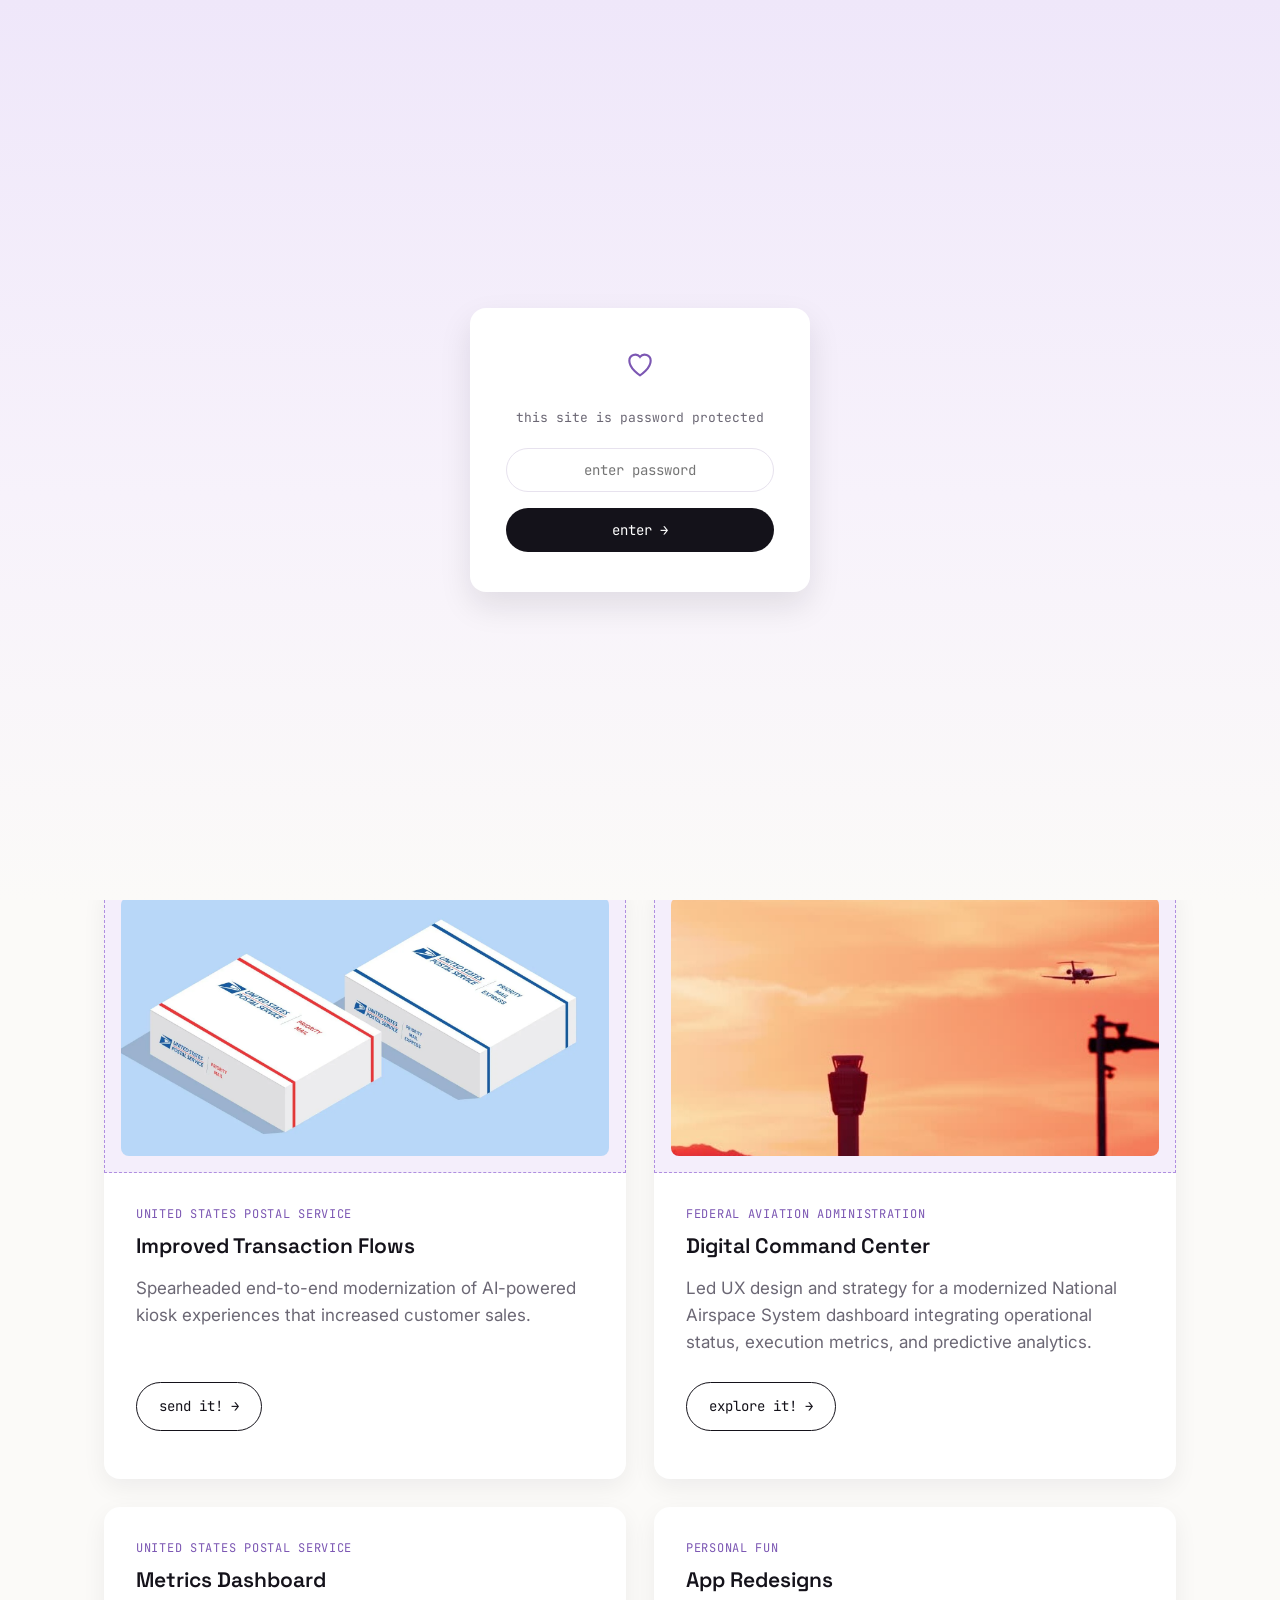
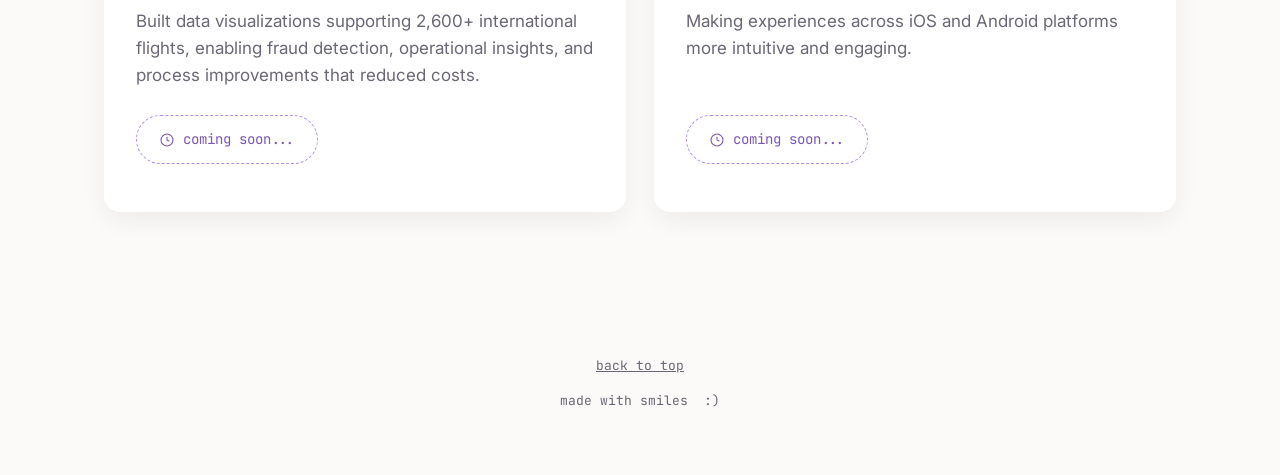
==== commit 2566986c: "Add 13-15in laptop responsive tier and hero CTA polish Introduces a dedicated @media (821px-1511px) " ====
--- a/index.html
+++ b/index.html
@@ -5,7 +5,7 @@
 <script>
   if ('scrollRestoration' in history) { history.scrollRestoration = 'manual'; }
   window.addEventListener('pageshow', function () {
-    if (window.matchMedia('(max-width: 820px)').matches) { window.scrollTo(0, 0); }
+    if (window.matchMedia('(max-width: 1511px)').matches) { window.scrollTo(0, 0); }
   });
 </script>
 <meta name="viewport" content="width=device-width, initial-scale=1.0">
--- a/styles.css
+++ b/styles.css
@@ -167,6 +167,9 @@
 .nav__dropdown:hover .nav__dropdown-menu,
 .nav__dropdown:focus-within .nav__dropdown-menu { display: block; }
 .nav__dropdown-menu-inner { display: contents; }
+@media (min-width: 821px) and (max-width: 1511px) {
+  .nav__dropdown-menu { left: 50%; right: auto; transform: translateX(-50%); text-align: left; }
+}
 
 .nav__dropdown-menu a {
   display: block;
@@ -320,19 +323,31 @@
 /* ---------- Hero ---------- */
 .hero {
   position: relative;
-  overflow: hidden;
   padding: 72px 0 110px;
   background: linear-gradient(180deg, #efe7fa 0%, #f7f2fb 55%, var(--bg) 100%);
+}
+@media (min-width: 821px) and (max-width: 1511px) {
+  .hero { padding: 40px 0 40px; }
 }
 
 .hero__blobs {
   position: absolute;
   inset: 0;
+  overflow: hidden;
   z-index: 0;
   opacity: 0.7;
   animation: drift 22s ease-in-out infinite alternate;
 }
 .hero__blobs.is-paused { animation-play-state: paused; }
+@media (min-width: 821px) and (max-width: 1511px) {
+  .hero__blobs svg {
+    display: block;
+    width: 100%;
+    height: 100%;
+    transform: scaleY(1.1);
+    transform-origin: top;
+  }
+}
 
 @keyframes drift {
   0% { transform: translate(0, 0) scale(1); }
@@ -357,6 +372,9 @@
 @media (max-width: 820px) {
   .hero__title { margin-top: 0px; }
 }
+@media (min-width: 821px) and (max-width: 1511px) {
+  .hero__title { margin-top: 16px; margin-bottom: 16px; }
+}
 
 .marquee {
   overflow: hidden;
@@ -367,6 +385,9 @@
   margin-top: 50px;
   margin-bottom: 60px;
 }
+@media (min-width: 821px) and (max-width: 1511px) {
+  .marquee { margin-top: 24px; margin-bottom: 24px; }
+}
 .marquee__track {
   display: inline-block;
   font-family: var(--font-mono);
@@ -390,6 +411,9 @@
 .hero__bio p { color: var(--ink); margin-top: 60px;}
 .hero__bio .recent { font-family: var(--font-mono); font-size: 14px; color: var(--gray-500); margin-top: 60px; }
 .hero__bio .recent b { color: var(--ink); }
+@media (min-width: 821px) and (max-width: 1511px) {
+  .hero__bio p { margin-top: 24px; }
+}
 
 .hero__cta {
   text-align: center;
@@ -398,8 +422,25 @@
   font-size: 14px;
   color: var(--lavender-600);
 }
+@media (min-width: 821px) and (max-width: 1511px) {
+  .hero__cta { margin-top: 170px; }
+}
 .hero__cta a { padding: 6px 2px; border-bottom: 1px solid transparent; }
 .hero__cta a:hover { border-bottom-color: var(--lavender-400); }
+@media (min-width: 821px) {
+  .hero__cta a {
+    display: inline-block;
+    padding: 12px 28px;
+    border: 1.5px solid var(--lavender-400);
+    border-radius: var(--radius-pill);
+    transition: border-color 0.25s ease;
+  }
+  .hero__cta a:hover {
+    border-color: transparent;
+    text-decoration: underline;
+    text-underline-offset: 3px;
+  }
+}
 @media (max-width: 820px) {
   .hero__cta { margin-top: 100px; }
 }
@@ -621,6 +662,9 @@
 @media (max-width: 720px) {
   .about-hero__title { font-size: 30px; }
 }
+@media (min-width: 821px) and (max-width: 1511px) {
+  .about-hero__title { font-size: 24px; margin-top: -30px; margin-bottom: 12px; }
+}
 
 .about-hero__arrows,
 .about-hero__images {
@@ -651,12 +695,27 @@
 @media (max-width: 720px) {
   .about-arrow { height: 70px; }
 }
+@media (min-width: 821px) and (max-width: 1511px) {
+  .about-arrow { height: 75px; max-width: 110px; }
+  .about-arrow[data-target="career"] { transform: translateY(6px); }
+}
 
 .about-photo-wrap { position: relative; display: inline-block; }
 @media (min-width: 721px) {
+  .about-photo-wrap--left { transform: translateX(-60px); }
+  .about-photo-wrap--right { transform: translateX(60px); }
+  .about-photo-wrap--center { transform: translateY(-60px); }
+}
+@media (min-width: 1512px) {
   .about-photo-wrap--left { transform: translateX(-100px); }
   .about-photo-wrap--right { transform: translateX(100px); }
   .about-photo-wrap--center { transform: translateY(-100px); }
+}
+@media (min-width: 821px) and (max-width: 1511px) {
+  .about-photo-wrap--center { transform: translateY(-20px); }
+  .about-photo-wrap--left .about-photo img { max-width: 190px !important; }
+  .about-photo-wrap--center .about-photo img { max-width: 210px !important; }
+  .about-photo-wrap--right .about-photo img { max-width: 140px !important; }
 }
 .about-photo-wrap .about-photo {
   transition: transform 0.25s ease, border-color 0.25s ease;
@@ -705,6 +764,11 @@
     left: 270px;
     width: max-content;
     transform: translateX(-50%);
+  }
+}
+@media (min-width: 821px) and (max-width: 1511px) {
+  .about-hero__panel {
+    transform: translate(50px, -30px);
   }
 }
 .about-panel ul { margin: 0; padding-left: 20px; color: var(--gray-500); }
